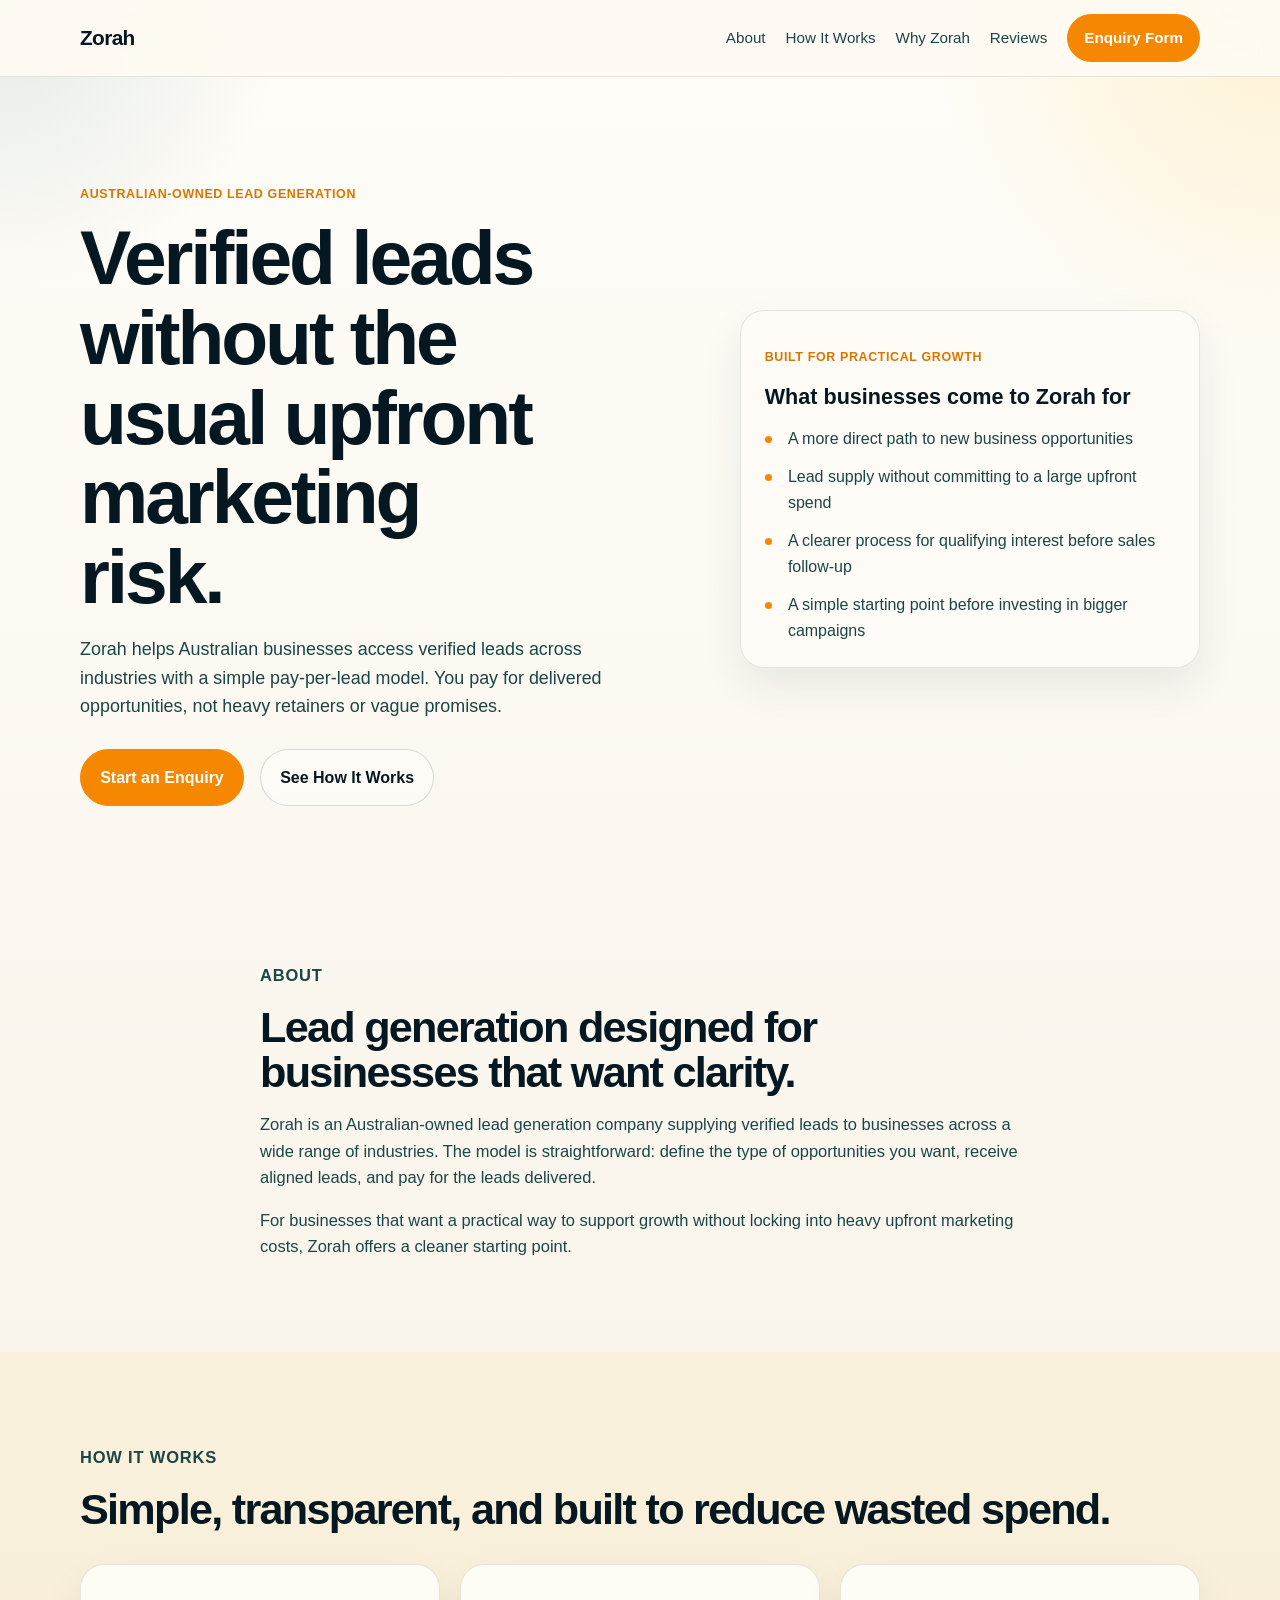
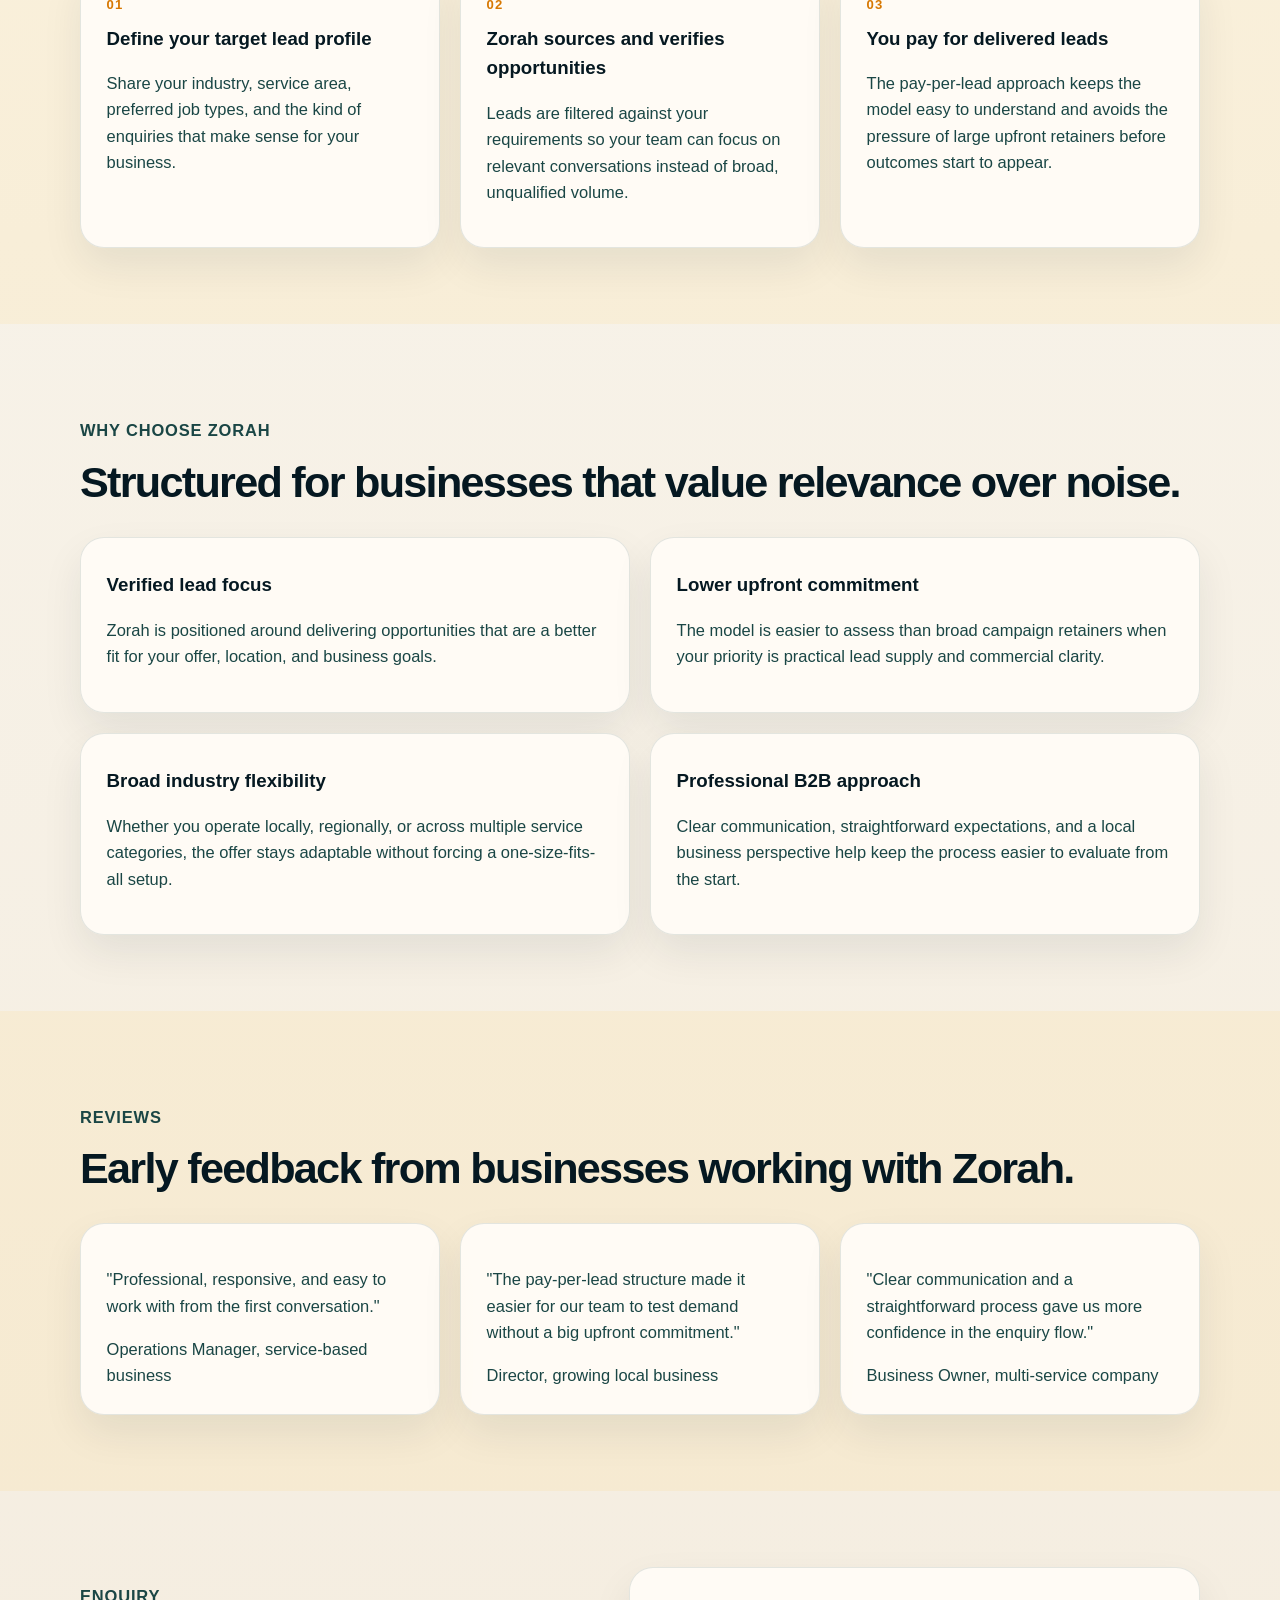
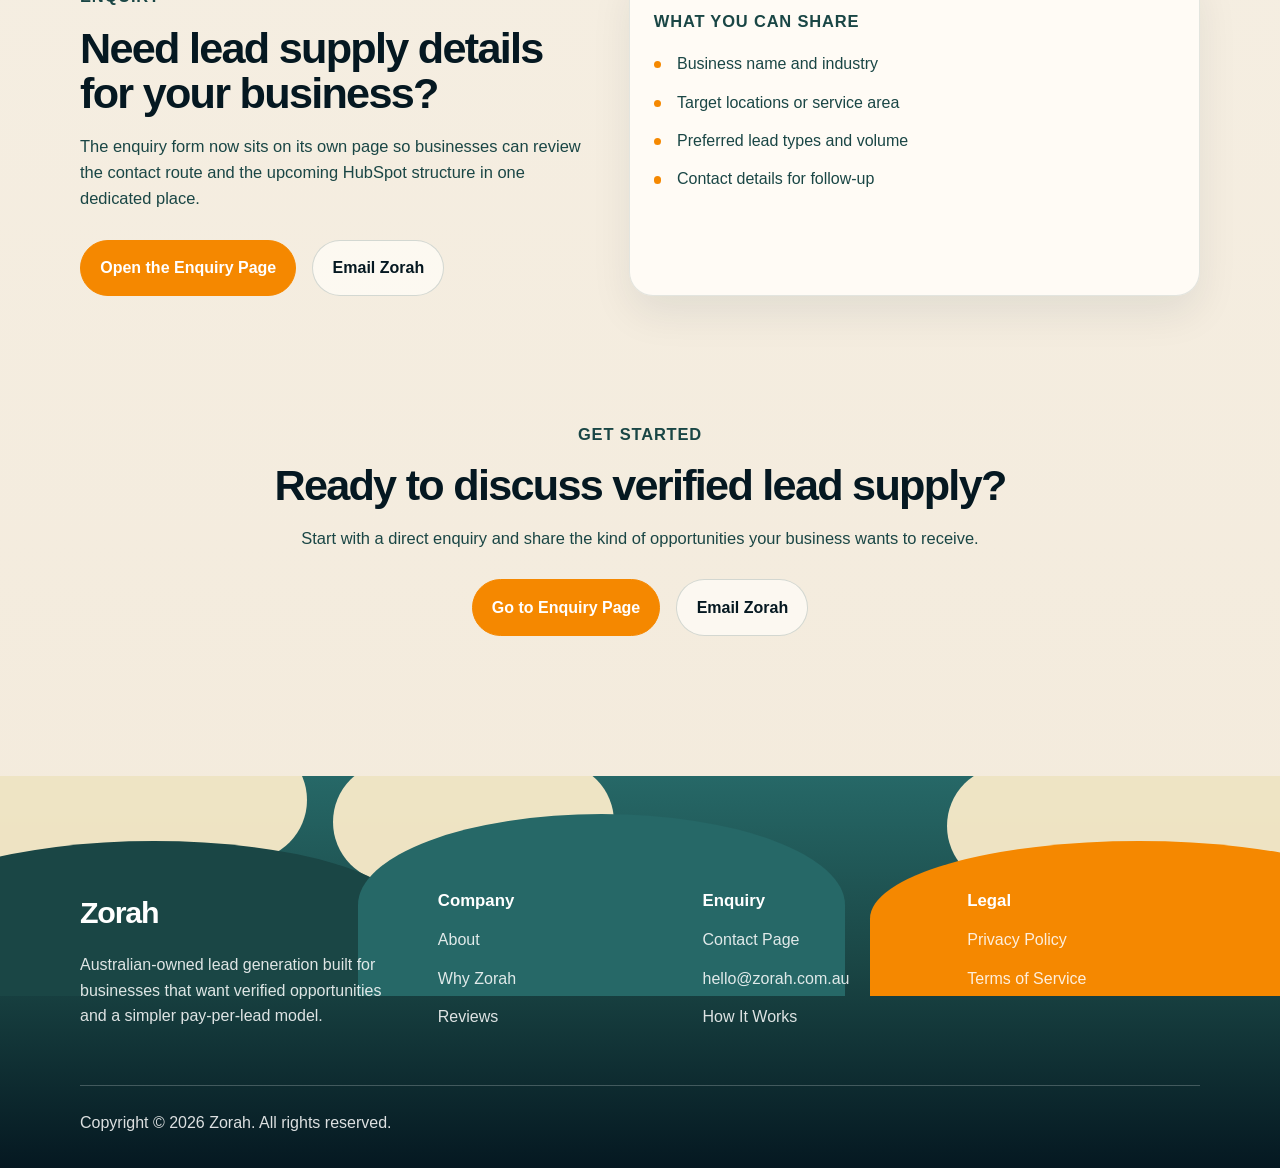
==== index.html @ 4e2c3233 "Clarify nav link to enquiry form" ====
<!DOCTYPE html>
<html lang="en">
<head>
  <meta charset="UTF-8" />
  <meta name="viewport" content="width=device-width, initial-scale=1.0" />
  <title>Zorah | Verified Pay-Per-Lead Growth for Australian Businesses</title>
  <meta
    name="description"
    content="Zorah is an Australian-owned lead generation company supplying verified leads to businesses across industries with a practical pay-per-lead model."
  />
  <link rel="stylesheet" href="style.css" />
</head>
<body>
  <header class="site-header">
    <div class="container header-inner">
      <a href="index.html" class="logo">Zorah</a>
      <button
        class="menu-toggle"
        type="button"
        aria-expanded="false"
        aria-controls="site-nav"
        aria-label="Toggle navigation"
      >
        <span></span>
        <span></span>
        <span></span>
      </button>
      <nav class="nav" id="site-nav">
        <a href="#about">About</a>
        <a href="#how-it-works">How It Works</a>
        <a href="#why-zorah">Why Zorah</a>
        <a href="#testimonials">Reviews</a>
        <a href="contact.html" class="btn btn-sm nav-cta">Enquiry Form</a>
      </nav>
    </div>
  </header>

  <main>
    <section class="hero">
      <div class="container hero-grid">
        <div class="hero-content">
          <p class="eyebrow">Australian-owned lead generation</p>
          <h1>Verified leads without the usual upfront marketing risk.</h1>
          <p class="hero-text">
            Zorah helps Australian businesses access verified leads across industries with a simple
            pay-per-lead model. You pay for delivered opportunities, not heavy retainers or vague
            promises.
          </p>
          <div class="hero-actions">
            <a href="contact.html" class="btn">Start an Enquiry</a>
            <a href="#how-it-works" class="btn btn-secondary">See How It Works</a>
          </div>
        </div>
        <aside class="hero-card">
          <p class="section-label">Built for practical growth</p>
          <h2>What businesses come to Zorah for</h2>
          <ul class="list-check">
            <li>A more direct path to new business opportunities</li>
            <li>Lead supply without committing to a large upfront spend</li>
            <li>A clearer process for qualifying interest before sales follow-up</li>
            <li>A simple starting point before investing in bigger campaigns</li>
          </ul>
        </aside>
      </div>
    </section>

    <section id="about" class="section">
      <div class="container narrow">
        <p class="section-label">About</p>
        <h2>Lead generation designed for businesses that want clarity.</h2>
        <p>
          Zorah is an Australian-owned lead generation company supplying verified leads to
          businesses across a wide range of industries. The model is straightforward: define the
          type of opportunities you want, receive aligned leads, and pay for the leads delivered.
        </p>
        <p>
          For businesses that want a practical way to support growth without locking into heavy
          upfront marketing costs, Zorah offers a cleaner starting point.
        </p>
      </div>
    </section>

    <section id="how-it-works" class="section section-alt">
      <div class="container">
        <p class="section-label">How it works</p>
        <h2>Simple, transparent, and built to reduce wasted spend.</h2>
        <div class="cards three-col">
          <article class="card">
            <span class="step">01</span>
            <h3>Define your target lead profile</h3>
            <p>
              Share your industry, service area, preferred job types, and the kind of enquiries
              that make sense for your business.
            </p>
          </article>
          <article class="card">
            <span class="step">02</span>
            <h3>Zorah sources and verifies opportunities</h3>
            <p>
              Leads are filtered against your requirements so your team can focus on relevant
              conversations instead of broad, unqualified volume.
            </p>
          </article>
          <article class="card">
            <span class="step">03</span>
            <h3>You pay for delivered leads</h3>
            <p>
              The pay-per-lead approach keeps the model easy to understand and avoids the pressure
              of large upfront retainers before outcomes start to appear.
            </p>
          </article>
        </div>
      </div>
    </section>

    <section id="why-zorah" class="section">
      <div class="container">
        <p class="section-label">Why choose Zorah</p>
        <h2>Structured for businesses that value relevance over noise.</h2>
        <div class="cards two-col">
          <article class="card">
            <h3>Verified lead focus</h3>
            <p>
              Zorah is positioned around delivering opportunities that are a better fit for your
              offer, location, and business goals.
            </p>
          </article>
          <article class="card">
            <h3>Lower upfront commitment</h3>
            <p>
              The model is easier to assess than broad campaign retainers when your priority is
              practical lead supply and commercial clarity.
            </p>
          </article>
          <article class="card">
            <h3>Broad industry flexibility</h3>
            <p>
              Whether you operate locally, regionally, or across multiple service categories, the
              offer stays adaptable without forcing a one-size-fits-all setup.
            </p>
          </article>
          <article class="card">
            <h3>Professional B2B approach</h3>
            <p>
              Clear communication, straightforward expectations, and a local business perspective
              help keep the process easier to evaluate from the start.
            </p>
          </article>
        </div>
      </div>
    </section>

    <section id="testimonials" class="section section-alt">
      <div class="container">
        <p class="section-label">Reviews</p>
        <h2>Early feedback from businesses working with Zorah.</h2>
        <div class="cards three-col">
          <article class="card">
            <p class="quote">"Professional, responsive, and easy to work with from the first conversation."</p>
            <p class="author">Operations Manager, service-based business</p>
          </article>
          <article class="card">
            <p class="quote">"The pay-per-lead structure made it easier for our team to test demand without a big upfront commitment."</p>
            <p class="author">Director, growing local business</p>
          </article>
          <article class="card">
            <p class="quote">"Clear communication and a straightforward process gave us more confidence in the enquiry flow."</p>
            <p class="author">Business Owner, multi-service company</p>
          </article>
        </div>
      </div>
    </section>

    <section class="section enquiry-preview">
      <div class="container enquiry-preview-grid">
        <div>
          <p class="section-label">Enquiry</p>
          <h2>Need lead supply details for your business?</h2>
          <p>
            The enquiry form now sits on its own page so businesses can review the contact route
            and the upcoming HubSpot structure in one dedicated place.
          </p>
          <div class="hero-actions">
            <a href="contact.html" class="btn">Open the Enquiry Page</a>
            <a href="mailto:hello@zorah.com.au" class="btn btn-secondary">Email Zorah</a>
          </div>
        </div>
        <div class="preview-card">
          <p class="preview-label">What you can share</p>
          <ul class="list-check">
            <li>Business name and industry</li>
            <li>Target locations or service area</li>
            <li>Preferred lead types and volume</li>
            <li>Contact details for follow-up</li>
          </ul>
        </div>
      </div>
    </section>

    <section class="section final-cta">
      <div class="container narrow center">
        <p class="section-label">Get started</p>
        <h2>Ready to discuss verified lead supply?</h2>
        <p>
          Start with a direct enquiry and share the kind of opportunities your business wants to
          receive.
        </p>
        <div class="hero-actions center-actions">
          <a href="contact.html" class="btn">Go to Enquiry Page</a>
          <a href="mailto:hello@zorah.com.au" class="btn btn-secondary">Email Zorah</a>
        </div>
      </div>
    </section>
  </main>

  <footer class="site-footer site-footer-rich">
    <div class="footer-skyline" aria-hidden="true">
      <span class="footer-cloud footer-cloud-a"></span>
      <span class="footer-cloud footer-cloud-b"></span>
      <span class="footer-cloud footer-cloud-c"></span>
      <span class="footer-hill footer-hill-a"></span>
      <span class="footer-hill footer-hill-b"></span>
      <span class="footer-hill footer-hill-c"></span>
    </div>
    <div class="container footer-shell">
      <div class="footer-brand">
        <strong>Zorah</strong>
        <p>
          Australian-owned lead generation built for businesses that want verified opportunities
          and a simpler pay-per-lead model.
        </p>
      </div>
      <div class="footer-column">
        <h3>Company</h3>
        <a href="#about">About</a>
        <a href="#why-zorah">Why Zorah</a>
        <a href="#testimonials">Reviews</a>
      </div>
      <div class="footer-column">
        <h3>Enquiry</h3>
        <a href="contact.html">Contact Page</a>
        <a href="mailto:hello@zorah.com.au">hello@zorah.com.au</a>
        <a href="#how-it-works">How It Works</a>
      </div>
      <div class="footer-column">
        <h3>Legal</h3>
        <a href="privacy.html">Privacy Policy</a>
        <a href="terms.html">Terms of Service</a>
      </div>
    </div>
    <div class="container footer-bottom">
      <p>Copyright &copy; 2026 Zorah. All rights reserved.</p>
    </div>
  </footer>

  <script>
    const toggle = document.querySelector(".menu-toggle");
    const nav = document.querySelector(".nav");

    if (toggle && nav) {
      toggle.addEventListener("click", () => {
        const isOpen = nav.classList.toggle("is-open");
        toggle.setAttribute("aria-expanded", String(isOpen));
      });

      nav.querySelectorAll("a").forEach((link) => {
        link.addEventListener("click", () => {
          nav.classList.remove("is-open");
          toggle.setAttribute("aria-expanded", "false");
        });
      });
    }
  </script>
</body>
</html>
---- style.css ----
* {
  box-sizing: border-box;
}

:root {
  color-scheme: light;
  --bg: #f7f2e8;
  --bg-soft: #fcf8f1;
  --text: #051821;
  --muted: #1a4645;
  --line: rgba(26, 70, 69, 0.18);
  --primary: #f58800;
  --primary-dark: #d77700;
  --accent: #fbbc24;
  --footer: #1a4645;
  --footer-deep: #051821;
  --footer-mid: #266867;
  --shadow: 0 18px 40px rgba(18, 32, 47, 0.08);
  --radius-lg: 24px;
  --radius-md: 18px;
  --radius-sm: 12px;
}

html {
  scroll-behavior: smooth;
}

body {
  margin: 0;
  font-family: Inter, Arial, sans-serif;
  color: var(--text);
  background:
    radial-gradient(circle at top right, rgba(251, 188, 36, 0.18), transparent 22rem),
    radial-gradient(circle at top left, rgba(38, 104, 103, 0.12), transparent 18rem),
    linear-gradient(180deg, #fffdf8 0%, var(--bg) 42%, #f3eadb 100%);
  line-height: 1.6;
}

img {
  max-width: 100%;
  display: block;
}

a {
  color: inherit;
  text-decoration: none;
}

button,
input,
textarea {
  font: inherit;
}

.container {
  width: min(1120px, calc(100% - 2rem));
  margin: 0 auto;
}

.narrow {
  width: min(760px, 100%);
  margin: 0 auto;
}

.center {
  text-align: center;
}

.site-header {
  position: sticky;
  top: 0;
  z-index: 20;
  background: rgba(255, 251, 244, 0.92);
  backdrop-filter: blur(14px);
  border-bottom: 1px solid rgba(26, 70, 69, 0.12);
}

.header-inner {
  display: flex;
  align-items: center;
  justify-content: space-between;
  min-height: 76px;
  gap: 1rem;
}

.logo {
  font-size: 1.3rem;
  font-weight: 800;
  letter-spacing: -0.03em;
}

.nav {
  display: flex;
  gap: 1.25rem;
  align-items: center;
}

.nav a {
  color: var(--muted);
  font-size: 0.95rem;
  transition: color 0.2s ease;
}

.nav a:hover,
.nav a:focus-visible,
.footer-column a:hover,
.footer-column a:focus-visible,
.contact-link:hover,
.contact-link:focus-visible {
  color: var(--primary-dark);
}

.menu-toggle {
  display: none;
  width: 48px;
  height: 48px;
  border: 1px solid var(--line);
  border-radius: 14px;
  background: rgba(255, 248, 238, 0.9);
  padding: 0;
  cursor: pointer;
}

.menu-toggle span {
  display: block;
  width: 18px;
  height: 2px;
  margin: 4px auto;
  border-radius: 999px;
  background: var(--text);
}

.btn {
  display: inline-flex;
  align-items: center;
  justify-content: center;
  padding: 0.9rem 1.2rem;
  border-radius: 999px;
  background: var(--primary);
  color: #ffffff;
  font-weight: 700;
  border: 1px solid var(--primary);
  transition:
    transform 0.18s ease,
    box-shadow 0.18s ease,
    background 0.18s ease,
    border-color 0.18s ease;
}

.btn:hover,
.btn:focus-visible {
  transform: translateY(-1px);
  box-shadow: 0 14px 24px rgba(245, 136, 0, 0.22);
  background: var(--primary-dark);
  border-color: var(--primary-dark);
}

.btn-secondary {
  background: rgba(255, 252, 247, 0.75);
  color: var(--text);
  border-color: var(--line);
  box-shadow: none;
}

.btn-secondary:hover,
.btn-secondary:focus-visible {
  background: rgba(251, 188, 36, 0.12);
}

.btn-sm {
  padding: 0.7rem 1rem;
}

.nav .nav-cta,
.nav .nav-cta:hover,
.nav .nav-cta:focus-visible {
  color: #ffffff;
}

.hero,
.contact-hero {
  padding: 6rem 0 4rem;
}

.hero-grid,
.contact-grid {
  display: grid;
  grid-template-columns: 1.2fr 0.88fr;
  gap: 2rem;
  align-items: center;
}

.contact-grid {
  align-items: start;
}

.eyebrow,
.section-label,
.contact-label,
.preview-label {
  color: var(--primary-dark);
  font-weight: 800;
  letter-spacing: 0.05em;
  text-transform: uppercase;
  font-size: 0.78rem;
}

.hero h1,
.section h2,
.legal-shell h1,
.contact-copy h1 {
  line-height: 1.04;
  margin: 0.5rem 0 1rem;
  letter-spacing: -0.04em;
}

.hero h1,
.contact-copy h1 {
  font-size: clamp(2.7rem, 6vw, 4.8rem);
  max-width: 11ch;
}

.section h2,
.legal-shell h1 {
  font-size: clamp(1.9rem, 4vw, 2.7rem);
}

.hero-text,
.section p,
.legal-shell p,
.legal-shell li,
.contact-copy p {
  color: var(--muted);
  font-size: 1.03rem;
}

.hero-text,
.contact-copy p {
  max-width: 58ch;
  font-size: 1.12rem;
}

.hero-actions {
  display: flex;
  gap: 1rem;
  flex-wrap: wrap;
  margin-top: 1.75rem;
}

.hero-card,
.card,
.enquiry-form,
.placeholder-note,
.contact-card,
.legal-shell,
.preview-card,
.contact-intro-card {
  background: rgba(255, 251, 246, 0.96);
  border: 1px solid rgba(26, 70, 69, 0.12);
  border-radius: var(--radius-lg);
  box-shadow: var(--shadow);
}

.hero-card,
.card,
.contact-card,
.placeholder-note,
.legal-shell,
.preview-card,
.contact-intro-card {
  padding: 1.5rem;
}

.hero-card h2,
.card h3,
.preview-card h3,
.contact-intro-card h2 {
  margin-top: 0.45rem;
  margin-bottom: 0.7rem;
}

.hero-card h2,
.contact-intro-card h2 {
  font-size: 1.35rem;
}

.list-check {
  padding: 0;
  margin: 0;
  list-style: none;
}

.list-check li {
  position: relative;
  padding-left: 1.45rem;
  color: var(--muted);
}

.list-check li + li {
  margin-top: 0.8rem;
}

.list-check li::before {
  content: "";
  position: absolute;
  left: 0;
  top: 0.62rem;
  width: 0.45rem;
  height: 0.45rem;
  border-radius: 999px;
  background: var(--primary);
}

.section {
  padding: 4.75rem 0;
}

.section-alt {
  background: rgba(251, 188, 36, 0.08);
}

.cards {
  display: grid;
  gap: 1.25rem;
  margin-top: 2rem;
}

.three-col {
  grid-template-columns: repeat(3, 1fr);
}

.two-col {
  grid-template-columns: repeat(2, 1fr);
}

.card {
  padding: 1.6rem;
}

.step {
  display: inline-block;
  font-size: 0.82rem;
  font-weight: 800;
  color: var(--primary-dark);
  letter-spacing: 0.08em;
}

.quote {
  font-size: 1.05rem;
  color: var(--text);
}

.author {
  color: var(--muted);
  margin-bottom: 0;
  font-size: 0.95rem;
}

.enquiry-preview-grid,
.contact-panels {
  display: grid;
  grid-template-columns: 0.95fr 1.05fr;
  gap: 2rem;
  align-items: start;
}

.preview-card {
  min-height: 100%;
}

.contact-panels {
  margin-top: 2.5rem;
}

.contact-intro-card {
  margin-top: 1.5rem;
}

.contact-card {
  display: grid;
  gap: 0.4rem;
}

.contact-link {
  font-size: clamp(1.25rem, 3vw, 1.55rem);
  font-weight: 800;
  letter-spacing: -0.03em;
}

.contact-help {
  margin: 0;
}

.enquiry-panel {
  display: grid;
  gap: 1rem;
}

.placeholder-note p {
  margin-bottom: 0;
}

.enquiry-form {
  padding: 1.5rem;
}

.form-fields {
  border: 0;
  margin: 0;
  padding: 0;
}

.enquiry-form label {
  display: block;
  font-weight: 700;
  margin-bottom: 1rem;
}

.enquiry-form input,
.enquiry-form textarea {
  width: 100%;
  margin-top: 0.45rem;
  padding: 0.9rem 1rem;
  border: 1px solid var(--line);
  border-radius: var(--radius-sm);
  background: rgba(255, 249, 240, 0.92);
  color: var(--text);
}

.form-fields[disabled] {
  opacity: 0.68;
}

.contact-note {
  margin-top: 1rem;
  font-size: 0.95rem;
}

.final-cta {
  padding-top: 2rem;
}

.center-actions {
  justify-content: center;
}

.site-footer {
  position: relative;
  overflow: hidden;
  margin-top: 4rem;
}

.site-footer-rich {
  background: linear-gradient(180deg, var(--footer-mid) 0%, var(--footer) 48%, var(--footer-deep) 100%);
  color: #ffffff;
  padding-top: 7rem;
}

.footer-skyline {
  position: absolute;
  inset: 0 0 auto;
  height: 220px;
  pointer-events: none;
}

.footer-cloud,
.footer-hill {
  position: absolute;
  display: block;
}

.footer-cloud {
  top: -36px;
  height: 120px;
  background: rgba(255, 239, 204, 0.92);
  border-radius: 999px;
}

.footer-cloud-a {
  left: -6%;
  width: 30%;
}

.footer-cloud-b {
  left: 26%;
  width: 22%;
  top: -14px;
}

.footer-cloud-c {
  right: -4%;
  width: 30%;
  top: -10px;
}

.footer-hill {
  bottom: 0;
  height: 155px;
  border-radius: 55% 55% 0 0;
}

.footer-hill-a {
  left: -8%;
  width: 40%;
  background: #1a4645;
}

.footer-hill-b {
  left: 28%;
  width: 38%;
  height: 182px;
  background: #266867;
}

.footer-hill-c {
  right: -10%;
  width: 42%;
  background: #f58800;
}

.footer-shell,
.footer-bottom {
  position: relative;
  z-index: 1;
}

.footer-shell {
  display: grid;
  grid-template-columns: 1.4fr 1fr 1fr 1fr;
  gap: 2rem;
  padding-bottom: 2.5rem;
}

.footer-brand strong {
  display: block;
  font-size: 1.9rem;
  letter-spacing: -0.04em;
  margin-bottom: 0.85rem;
}

.footer-brand p,
.footer-column a,
.footer-bottom p {
  color: rgba(255, 255, 255, 0.86);
}

.footer-column {
  display: grid;
  gap: 0.8rem;
  align-content: start;
}

.footer-column h3 {
  margin: 0;
  font-size: 1.05rem;
}

.footer-column a {
  transition: opacity 0.18s ease;
}

.footer-column a:hover,
.footer-column a:focus-visible {
  opacity: 1;
  color: #fbbc24;
}

.footer-bottom {
  border-top: 1px solid rgba(255, 255, 255, 0.22);
  padding: 1.5rem 0 2rem;
}

.footer-bottom p {
  margin: 0;
}

.legal-page {
  min-height: 100vh;
}

.legal-main {
  padding: 4.5rem 0 0;
}

.legal-shell {
  width: min(820px, calc(100% - 2rem));
  margin: 0 auto;
}

.legal-meta {
  margin-top: -0.25rem;
  margin-bottom: 1.75rem;
  font-size: 0.95rem;
}

.legal-shell section + section {
  margin-top: 1.8rem;
}

.legal-shell ul {
  margin: 0.75rem 0 0;
  padding-left: 1.25rem;
  color: var(--muted);
}

.legal-back {
  display: inline-flex;
  align-items: center;
  gap: 0.45rem;
  color: var(--primary);
  font-weight: 700;
  margin-bottom: 1.5rem;
}

@media (max-width: 980px) {
  .hero-grid,
  .contact-grid,
  .three-col,
  .two-col,
  .enquiry-preview-grid,
  .contact-panels,
  .footer-shell {
    grid-template-columns: 1fr;
  }

  .footer-shell {
    gap: 1.5rem;
  }

  .footer-cloud-a,
  .footer-cloud-b,
  .footer-cloud-c {
    width: 45%;
  }
}

@media (max-width: 900px) {
  .hero,
  .contact-hero {
    padding-top: 4.5rem;
  }

  .header-inner {
    position: relative;
  }

  .menu-toggle {
    display: inline-block;
  }

  .nav {
    position: absolute;
    top: calc(100% + 0.75rem);
    right: 0;
    left: 0;
    display: none;
    flex-direction: column;
    align-items: stretch;
    gap: 0.4rem;
    padding: 0.8rem;
    border: 1px solid rgba(215, 221, 229, 0.95);
    border-radius: var(--radius-md);
    background: rgba(255, 255, 255, 0.98);
    box-shadow: var(--shadow);
  }

  .nav.is-open {
    display: flex;
  }

  .nav a {
    padding: 0.8rem 0.95rem;
    border-radius: var(--radius-sm);
  }

  .nav a.btn {
    justify-content: center;
  }

  .hero h1,
  .contact-copy h1 {
    max-width: 12ch;
  }

  .section,
  .legal-main {
    padding: 4rem 0 0;
  }
}

@media (max-width: 640px) {
  .container,
  .legal-shell {
    width: min(100% - 1.25rem, 100%);
  }

  .hero,
  .contact-hero {
    padding-top: 4rem;
  }

  .hero-actions {
    gap: 0.75rem;
  }

  .hero-actions .btn,
  .center-actions .btn {
    width: 100%;
  }

  .hero-card,
  .card,
  .contact-card,
  .placeholder-note,
  .enquiry-form,
  .legal-shell,
  .preview-card,
  .contact-intro-card {
    border-radius: 20px;
  }

  .site-footer-rich {
    padding-top: 6rem;
  }

  .footer-skyline {
    height: 170px;
  }
}
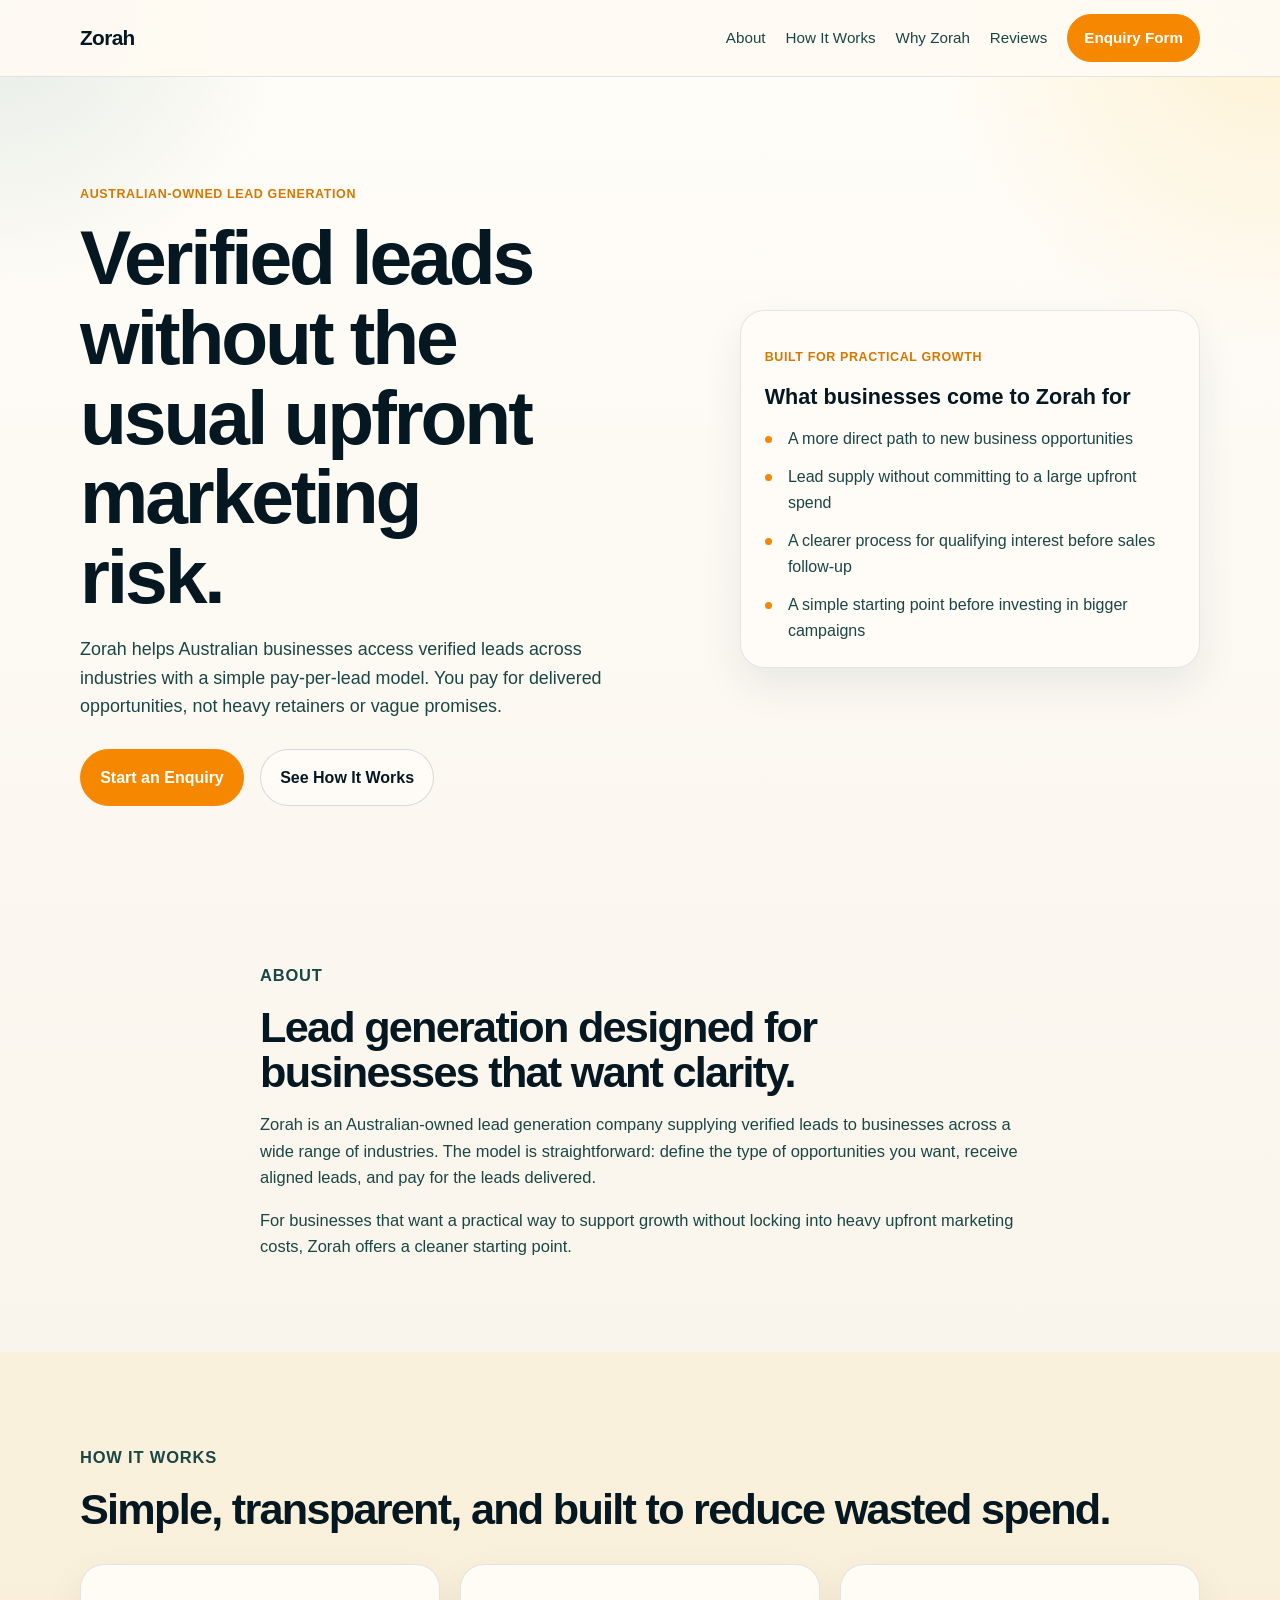
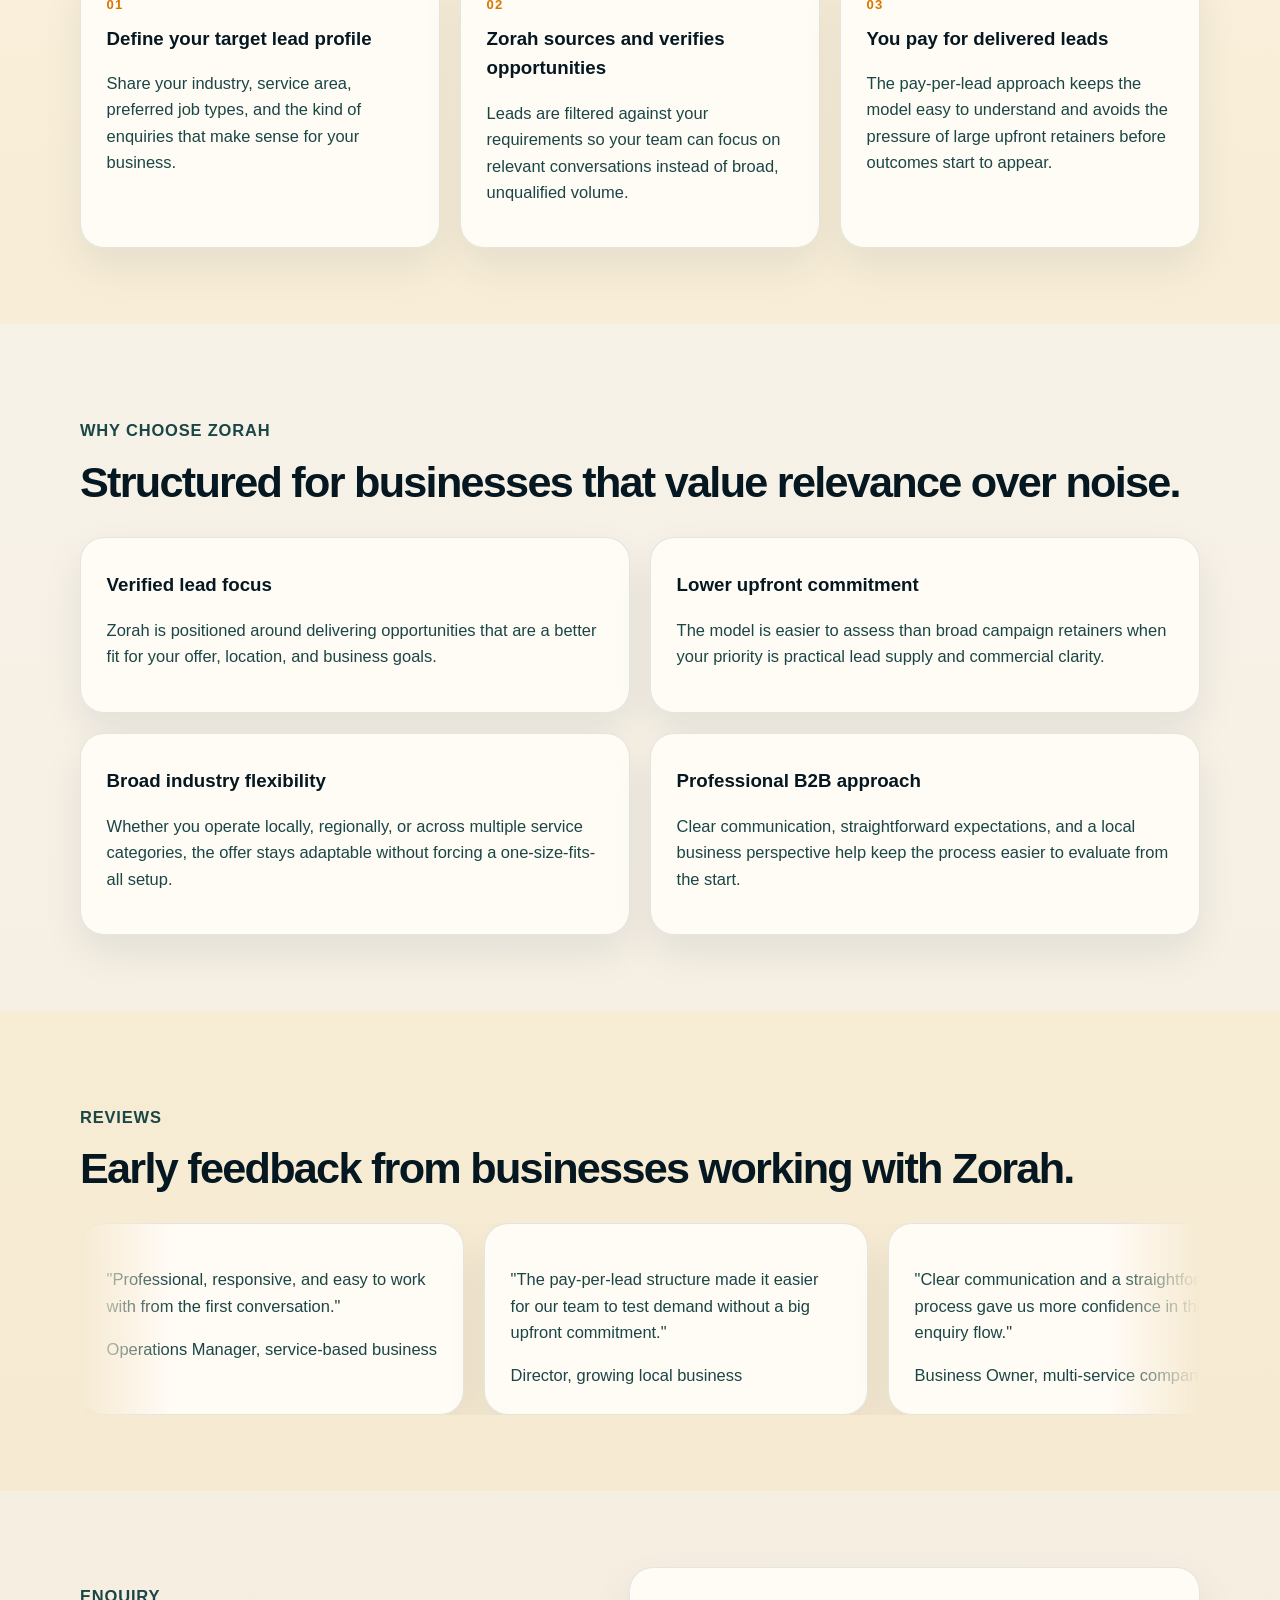
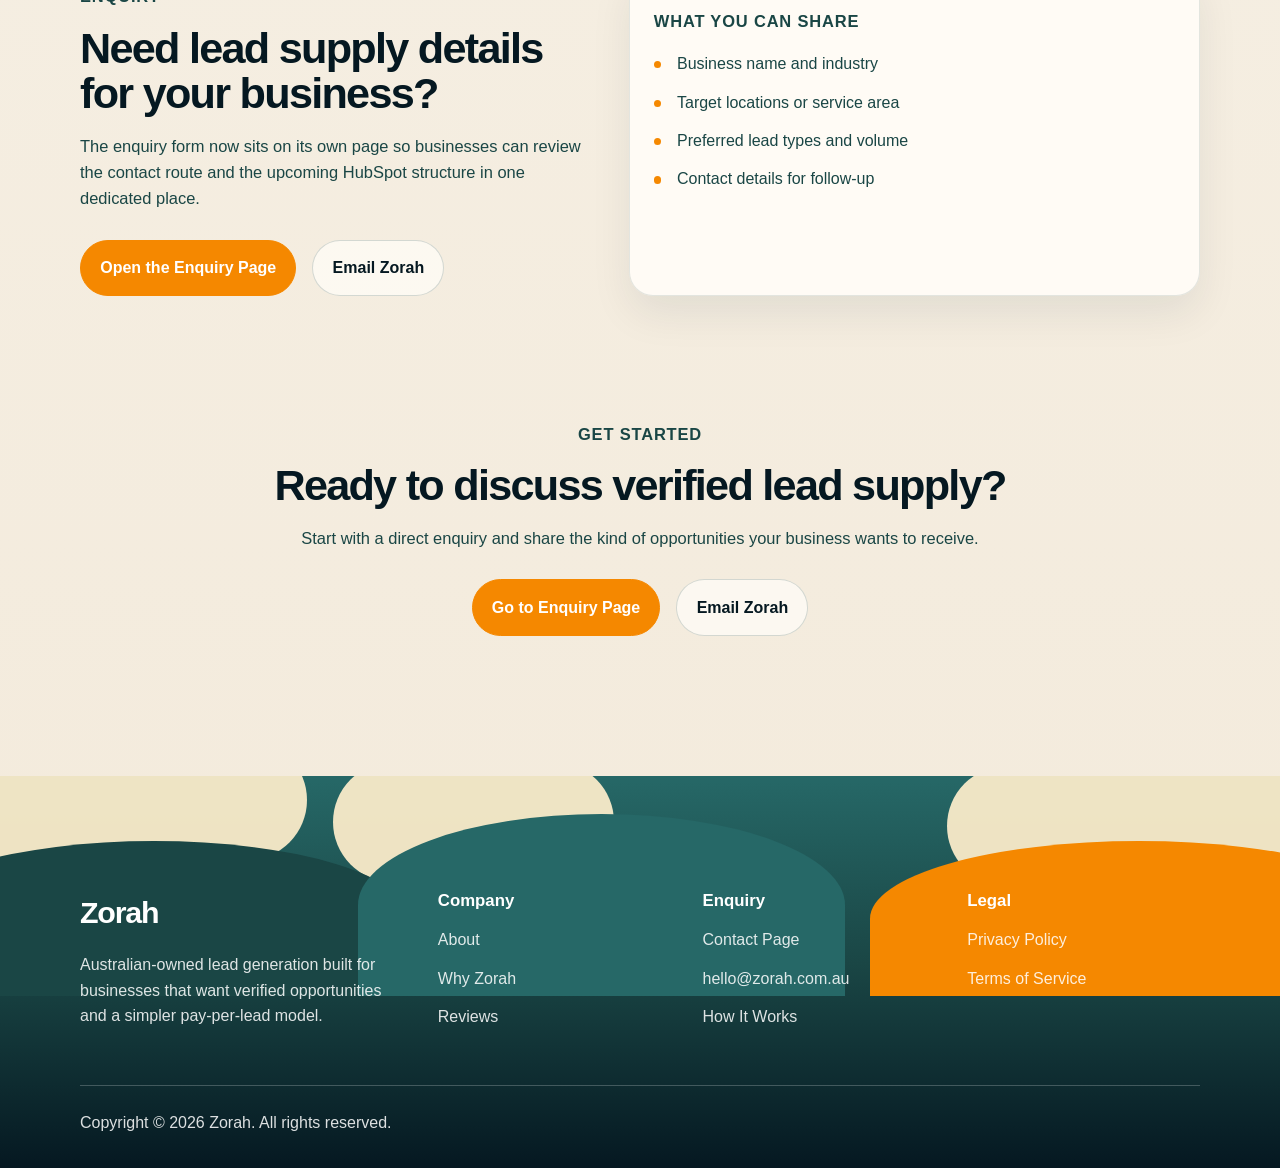
==== commit 2f419d2e: "Add looping reviews and ambient motion" ====
--- a/index.html
+++ b/index.html
@@ -154,19 +154,33 @@
       <div class="container">
         <p class="section-label">Reviews</p>
         <h2>Early feedback from businesses working with Zorah.</h2>
-        <div class="cards three-col">
-          <article class="card">
-            <p class="quote">"Professional, responsive, and easy to work with from the first conversation."</p>
-            <p class="author">Operations Manager, service-based business</p>
-          </article>
-          <article class="card">
-            <p class="quote">"The pay-per-lead structure made it easier for our team to test demand without a big upfront commitment."</p>
-            <p class="author">Director, growing local business</p>
-          </article>
-          <article class="card">
-            <p class="quote">"Clear communication and a straightforward process gave us more confidence in the enquiry flow."</p>
-            <p class="author">Business Owner, multi-service company</p>
-          </article>
+        <div class="marquee-shell">
+          <div class="marquee-track">
+            <article class="card marquee-card">
+              <p class="quote">"Professional, responsive, and easy to work with from the first conversation."</p>
+              <p class="author">Operations Manager, service-based business</p>
+            </article>
+            <article class="card marquee-card">
+              <p class="quote">"The pay-per-lead structure made it easier for our team to test demand without a big upfront commitment."</p>
+              <p class="author">Director, growing local business</p>
+            </article>
+            <article class="card marquee-card">
+              <p class="quote">"Clear communication and a straightforward process gave us more confidence in the enquiry flow."</p>
+              <p class="author">Business Owner, multi-service company</p>
+            </article>
+            <article class="card marquee-card" aria-hidden="true">
+              <p class="quote">"Professional, responsive, and easy to work with from the first conversation."</p>
+              <p class="author">Operations Manager, service-based business</p>
+            </article>
+            <article class="card marquee-card" aria-hidden="true">
+              <p class="quote">"The pay-per-lead structure made it easier for our team to test demand without a big upfront commitment."</p>
+              <p class="author">Director, growing local business</p>
+            </article>
+            <article class="card marquee-card" aria-hidden="true">
+              <p class="quote">"Clear communication and a straightforward process gave us more confidence in the enquiry flow."</p>
+              <p class="author">Business Owner, multi-service company</p>
+            </article>
+          </div>
         </div>
       </div>
     </section>
--- a/style.css
+++ b/style.css
@@ -247,6 +247,31 @@
   margin-top: 1.75rem;
 }
 
+.hero-content,
+.contact-copy,
+.hero-card,
+.contact-grid .hero-card,
+.preview-card,
+.contact-intro-card,
+.placeholder-note,
+.contact-card {
+  animation: fadeUp 0.8s ease both;
+}
+
+.hero-card,
+.contact-grid .hero-card {
+  animation:
+    fadeUp 0.8s ease both,
+    gentleFloat 8s ease-in-out 1s infinite;
+}
+
+.preview-card,
+.contact-intro-card {
+  animation:
+    fadeUp 0.95s ease both,
+    gentleFloat 10s ease-in-out 1.4s infinite;
+}
+
 .hero-card,
 .card,
 .enquiry-form,
@@ -335,6 +360,17 @@
 
 .card {
   padding: 1.6rem;
+  transition:
+    transform 0.24s ease,
+    box-shadow 0.24s ease,
+    border-color 0.24s ease;
+}
+
+.cards .card:hover,
+.cards .card:focus-within {
+  transform: translateY(-6px);
+  box-shadow: 0 22px 44px rgba(5, 24, 33, 0.12);
+  border-color: rgba(245, 136, 0, 0.22);
 }
 
 .step {
@@ -354,6 +390,24 @@
   color: var(--muted);
   margin-bottom: 0;
   font-size: 0.95rem;
+}
+
+.marquee-shell {
+  overflow: hidden;
+  margin-top: 2rem;
+  mask-image: linear-gradient(90deg, transparent, #000 8%, #000 92%, transparent);
+}
+
+.marquee-track {
+  display: flex;
+  gap: 1.25rem;
+  width: max-content;
+  animation: reviewLoop 28s linear infinite;
+}
+
+.marquee-card {
+  width: min(24rem, 78vw);
+  flex: 0 0 auto;
 }
 
 .enquiry-preview-grid,
@@ -497,12 +551,14 @@
   bottom: 0;
   height: 155px;
   border-radius: 55% 55% 0 0;
+  transform-origin: center bottom;
 }
 
 .footer-hill-a {
   left: -8%;
   width: 40%;
   background: #1a4645;
+  animation: hillPulseLeft 7.4s ease-in-out infinite;
 }
 
 .footer-hill-b {
@@ -510,12 +566,14 @@
   width: 38%;
   height: 182px;
   background: #266867;
+  animation: hillPulseMid 6.2s ease-in-out 1.1s infinite;
 }
 
 .footer-hill-c {
   right: -10%;
   width: 42%;
   background: #f58800;
+  animation: hillPulseRight 8.1s ease-in-out 0.45s infinite;
 }
 
 .footer-shell,
@@ -610,6 +668,94 @@
   color: var(--primary);
   font-weight: 700;
   margin-bottom: 1.5rem;
+}
+
+@keyframes fadeUp {
+  from {
+    opacity: 0;
+    transform: translateY(24px);
+  }
+
+  to {
+    opacity: 1;
+    transform: translateY(0);
+  }
+}
+
+@keyframes gentleFloat {
+  0%,
+  100% {
+    transform: translateY(0);
+  }
+
+  50% {
+    transform: translateY(-10px);
+  }
+}
+
+@keyframes reviewLoop {
+  from {
+    transform: translateX(0);
+  }
+
+  to {
+    transform: translateX(calc(-50% - 0.625rem));
+  }
+}
+
+@keyframes hillPulseLeft {
+  0%,
+  100% {
+    transform: translateY(0) scaleY(1);
+  }
+
+  45% {
+    transform: translateY(-18px) scaleY(1.08);
+  }
+
+  70% {
+    transform: translateY(8px) scaleY(0.94);
+  }
+}
+
+@keyframes hillPulseMid {
+  0%,
+  100% {
+    transform: translateY(6px) scaleY(0.96);
+  }
+
+  35% {
+    transform: translateY(-24px) scaleY(1.12);
+  }
+
+  68% {
+    transform: translateY(4px) scaleY(0.98);
+  }
+}
+
+@keyframes hillPulseRight {
+  0%,
+  100% {
+    transform: translateY(4px) scaleY(0.97);
+  }
+
+  40% {
+    transform: translateY(-20px) scaleY(1.1);
+  }
+
+  72% {
+    transform: translateY(10px) scaleY(0.92);
+  }
+}
+
+@media (prefers-reduced-motion: reduce) {
+  *,
+  *::before,
+  *::after {
+    animation: none !important;
+    transition: none !important;
+    scroll-behavior: auto !important;
+  }
 }
 
 @media (max-width: 980px) {
@@ -631,6 +777,10 @@
   .footer-cloud-b,
   .footer-cloud-c {
     width: 45%;
+  }
+
+  .marquee-card {
+    width: min(22rem, 84vw);
   }
 }
 
@@ -726,4 +876,8 @@
   .footer-skyline {
     height: 170px;
   }
-}
+
+  .marquee-shell {
+    mask-image: none;
+  }
+}
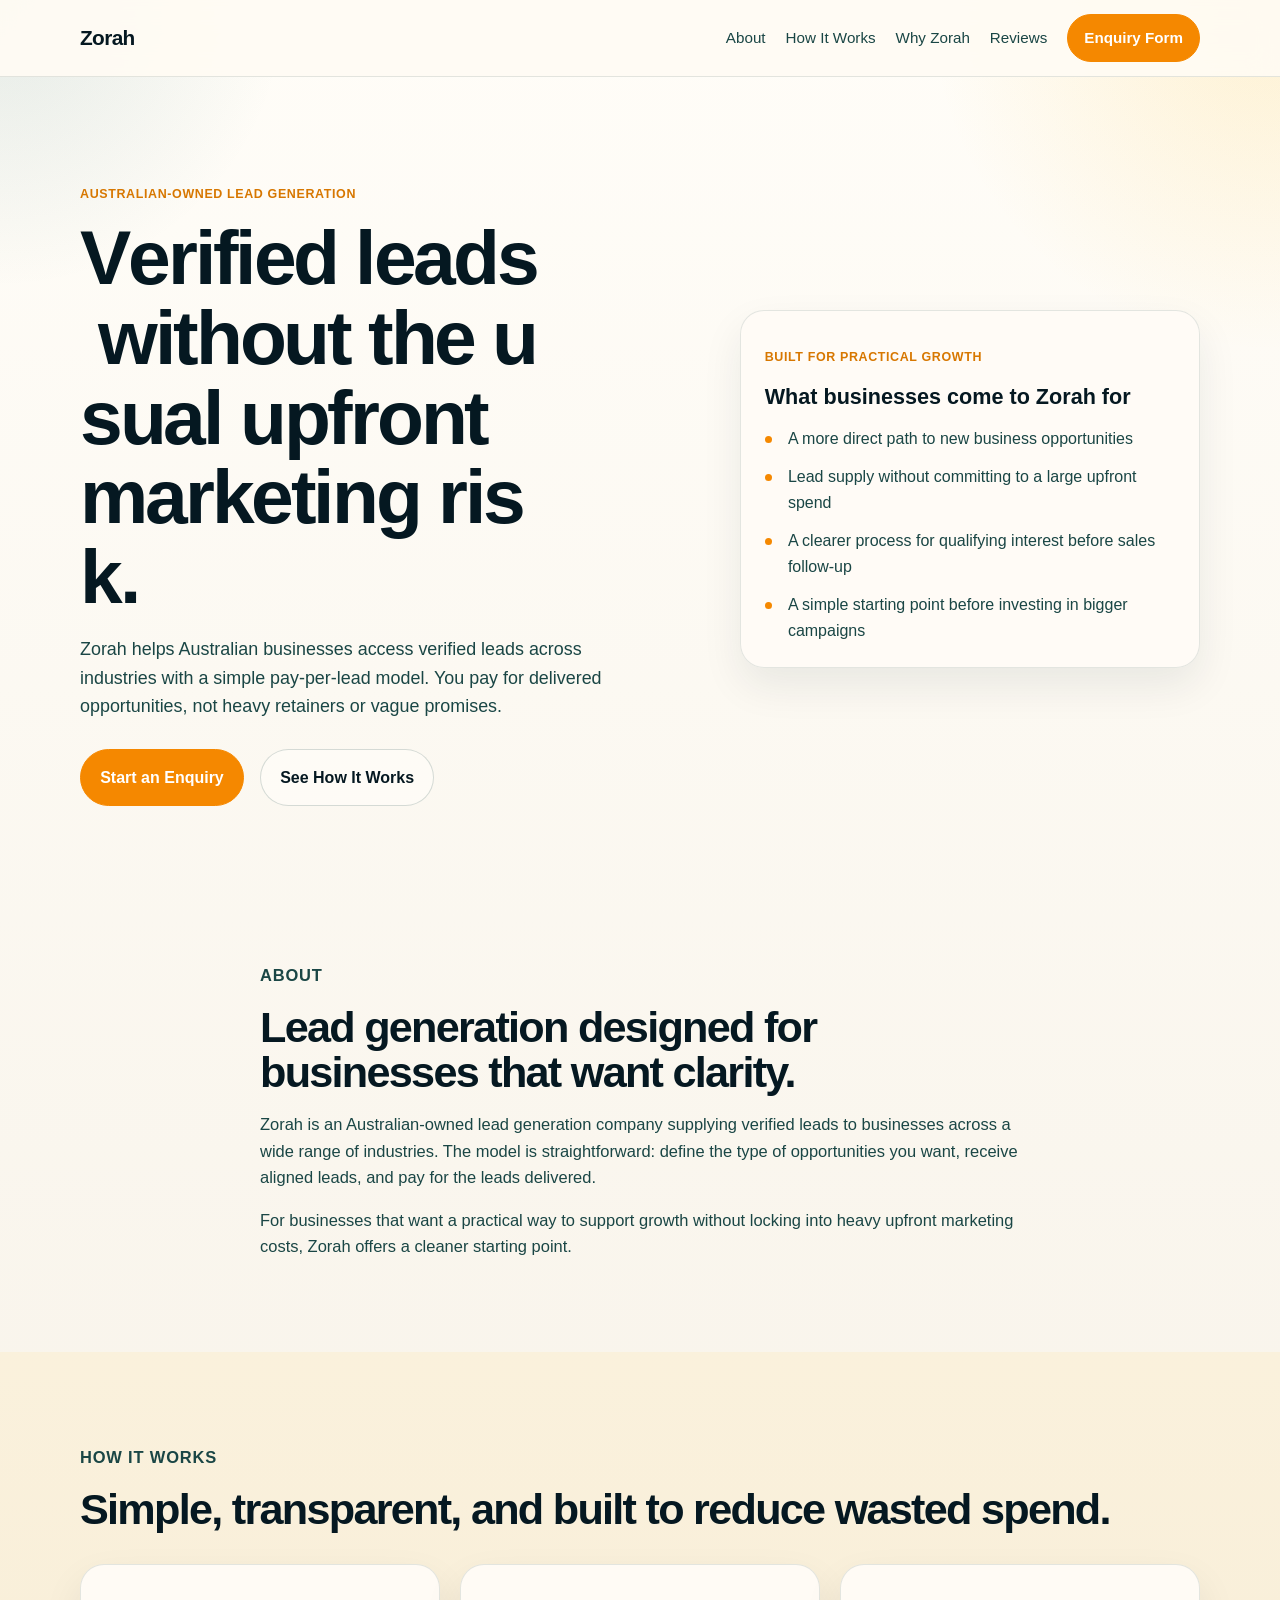
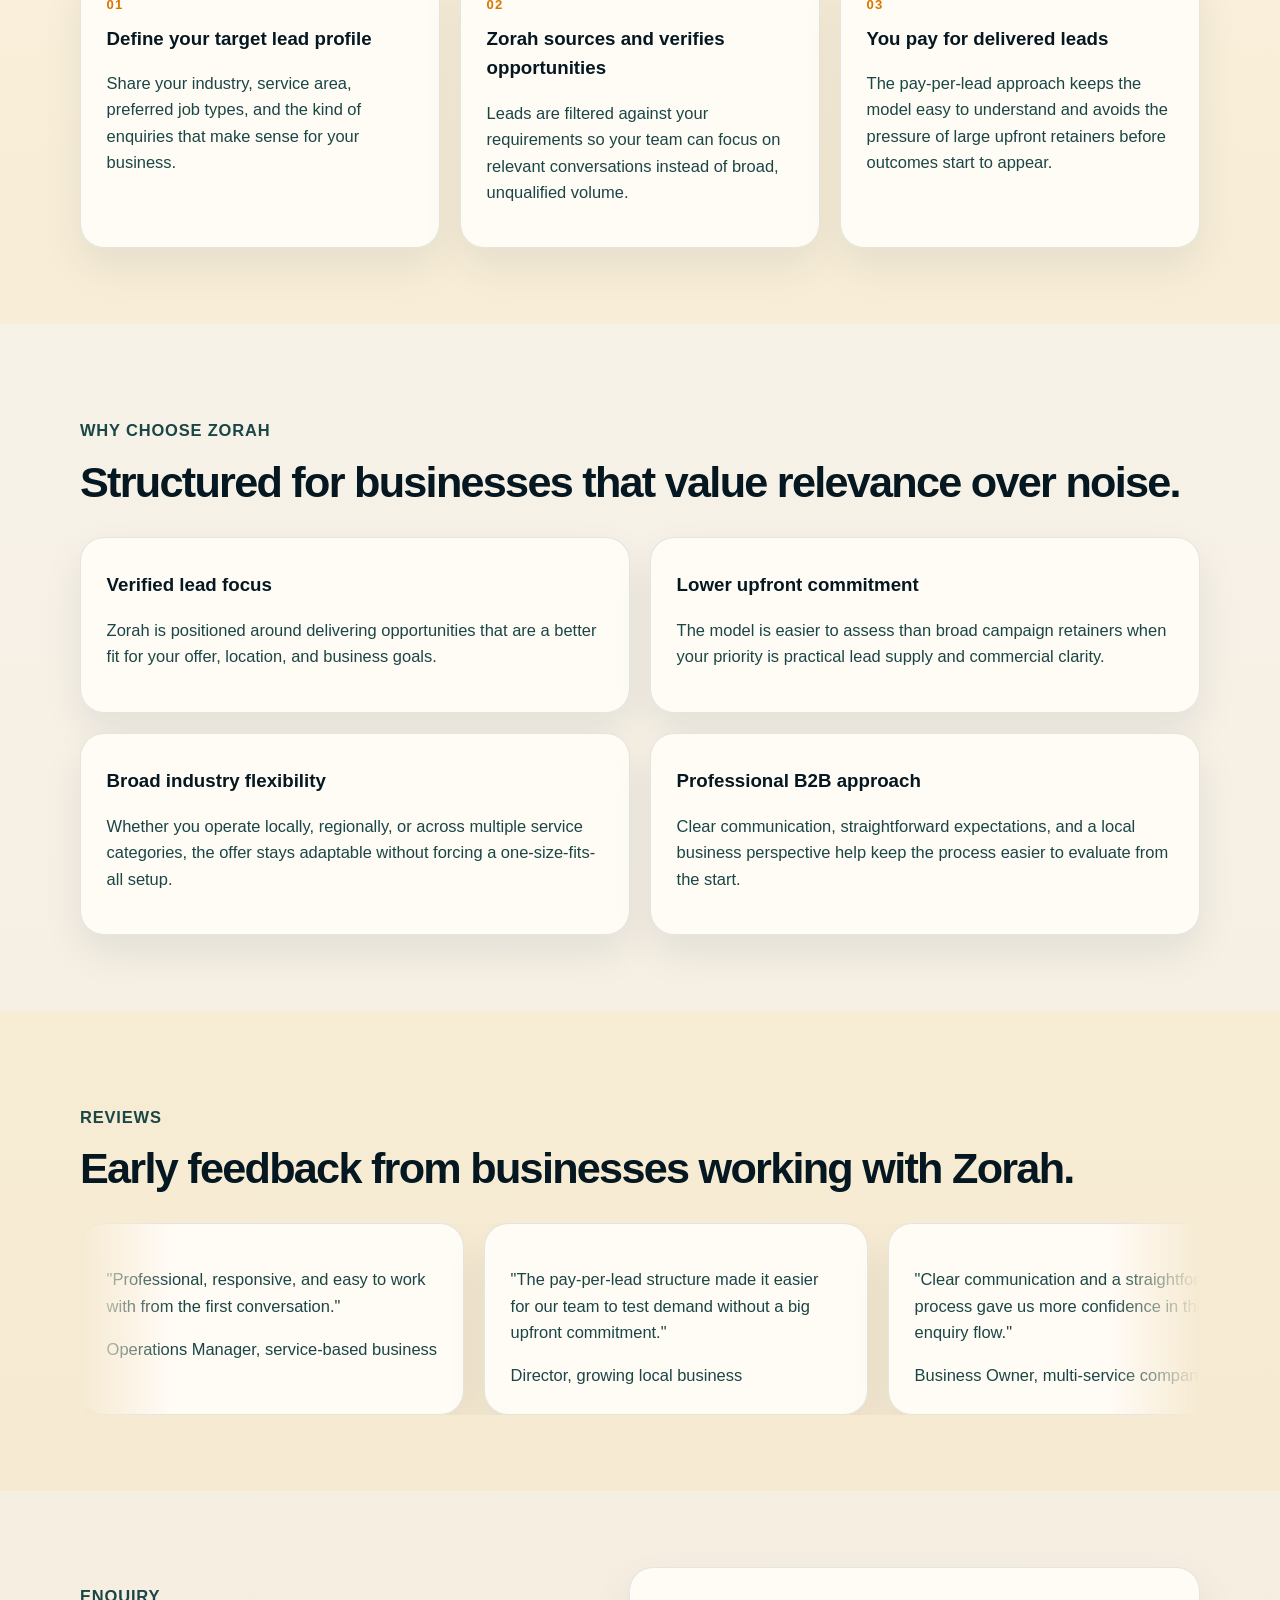
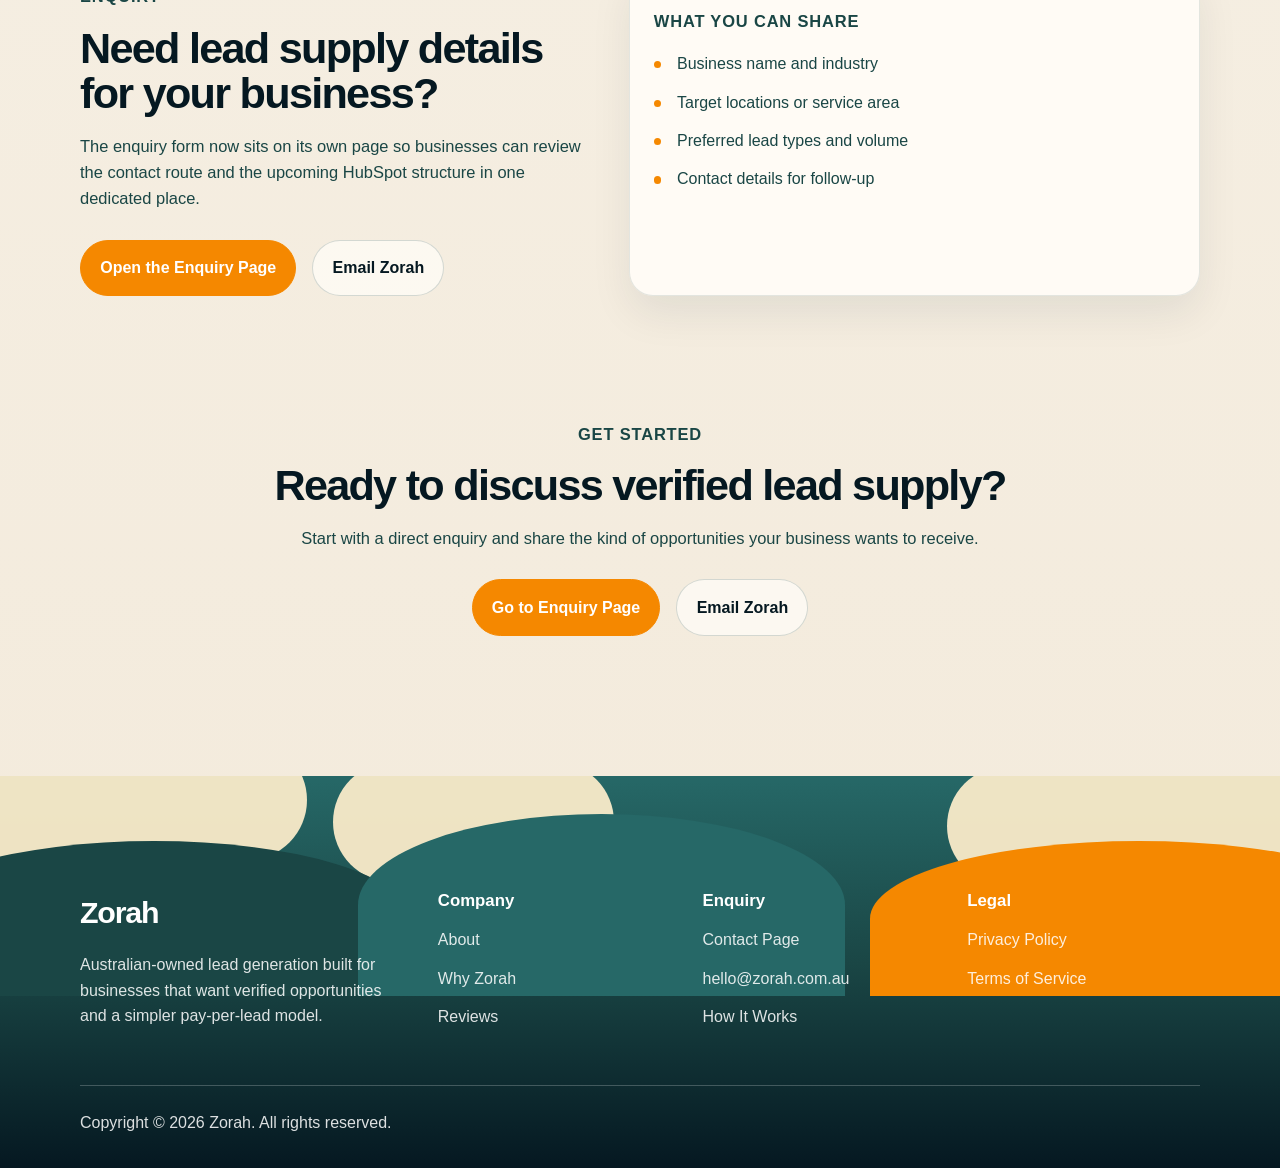
==== commit 44eb3711: "Refine footer stretch animation and add interactive motion" ====
--- a/index.html
+++ b/index.html
@@ -40,7 +40,7 @@
       <div class="container hero-grid">
         <div class="hero-content">
           <p class="eyebrow">Australian-owned lead generation</p>
-          <h1>Verified leads without the usual upfront marketing risk.</h1>
+          <h1 class="wiggle-text">Verified leads without the usual upfront marketing risk.</h1>
           <p class="hero-text">
             Zorah helps Australian businesses access verified leads across industries with a simple
             pay-per-lead model. You pay for delivered opportunities, not heavy retainers or vague
@@ -268,6 +268,30 @@
   </footer>
 
   <script>
+    const prepareWiggleText = () => {
+      document.querySelectorAll(".wiggle-text").forEach((heading) => {
+        if (heading.dataset.wiggleReady === "true") {
+          return;
+        }
+
+        const text = heading.textContent || "";
+        heading.dataset.wiggleReady = "true";
+        heading.setAttribute("aria-label", text);
+        heading.textContent = "";
+
+        Array.from(text).forEach((character, index) => {
+          const span = document.createElement("span");
+          span.className = "wiggle-char";
+          span.style.setProperty("--wiggle-delay", `${index * 0.022}s`);
+          span.setAttribute("aria-hidden", "true");
+          span.textContent = character === " " ? "\u00A0" : character;
+          heading.appendChild(span);
+        });
+      });
+    };
+
+    prepareWiggleText();
+
     const toggle = document.querySelector(".menu-toggle");
     const nav = document.querySelector(".nav");
 
--- a/style.css
+++ b/style.css
@@ -87,6 +87,13 @@
   font-size: 1.3rem;
   font-weight: 800;
   letter-spacing: -0.03em;
+  transition: transform 0.28s ease, color 0.28s ease;
+}
+
+.logo:hover,
+.logo:focus-visible {
+  transform: rotate(-2deg) scale(1.03);
+  color: var(--primary-dark);
 }
 
 .nav {
@@ -99,6 +106,28 @@
   color: var(--muted);
   font-size: 0.95rem;
   transition: color 0.2s ease;
+}
+
+.nav a:not(.btn) {
+  position: relative;
+}
+
+.nav a:not(.btn)::after {
+  content: "";
+  position: absolute;
+  left: 0;
+  right: 0;
+  bottom: -0.2rem;
+  height: 2px;
+  background: var(--primary);
+  transform: scaleX(0);
+  transform-origin: left center;
+  transition: transform 0.28s ease;
+}
+
+.nav a:not(.btn):hover::after,
+.nav a:not(.btn):focus-visible::after {
+  transform: scaleX(1);
 }
 
 .nav a:hover,
@@ -177,6 +206,16 @@
   color: #ffffff;
 }
 
+.hero-actions .btn:not(.btn-secondary),
+.nav .nav-cta {
+  animation: buttonBreathe 4.8s ease-in-out infinite;
+}
+
+.hero-actions .btn:not(.btn-secondary):nth-child(2),
+.center-actions .btn:not(.btn-secondary) {
+  animation-delay: 0.8s;
+}
+
 .hero,
 .contact-hero {
   padding: 6rem 0 4rem;
@@ -218,6 +257,16 @@
 .contact-copy h1 {
   font-size: clamp(2.7rem, 6vw, 4.8rem);
   max-width: 11ch;
+}
+
+.wiggle-text .wiggle-char {
+  display: inline-block;
+  will-change: transform;
+}
+
+.wiggle-text:hover .wiggle-char,
+.wiggle-text:focus-visible .wiggle-char {
+  animation: charWobble 0.9s ease-out var(--wiggle-delay) 1;
 }
 
 .section h2,
@@ -410,6 +459,10 @@
   flex: 0 0 auto;
 }
 
+.marquee-track:hover {
+  animation-play-state: paused;
+}
+
 .enquiry-preview-grid,
 .contact-panels {
   display: grid;
@@ -693,6 +746,45 @@
   }
 }
 
+@keyframes buttonBreathe {
+  0%,
+  100% {
+    transform: translateY(0) scale(1);
+    box-shadow: 0 0 0 rgba(245, 136, 0, 0);
+  }
+
+  50% {
+    transform: translateY(-2px) scale(1.02);
+    box-shadow: 0 16px 28px rgba(245, 136, 0, 0.18);
+  }
+}
+
+@keyframes charWobble {
+  0% {
+    transform: translate3d(0, 0, 0) rotate(0deg);
+  }
+
+  18% {
+    transform: translate3d(-1px, -2px, 0) rotate(-7deg);
+  }
+
+  36% {
+    transform: translate3d(2px, 1px, 0) rotate(7deg);
+  }
+
+  54% {
+    transform: translate3d(-1px, 0, 0) rotate(-5deg);
+  }
+
+  72% {
+    transform: translate3d(1px, -1px, 0) rotate(3deg);
+  }
+
+  100% {
+    transform: translate3d(0, 0, 0) rotate(0deg);
+  }
+}
+
 @keyframes reviewLoop {
   from {
     transform: translateX(0);
@@ -706,45 +798,45 @@
 @keyframes hillPulseLeft {
   0%,
   100% {
-    transform: translateY(0) scaleY(1);
+    transform: scaleY(1);
   }
 
   45% {
-    transform: translateY(-18px) scaleY(1.08);
+    transform: scaleY(1.14);
   }
 
   70% {
-    transform: translateY(8px) scaleY(0.94);
+    transform: scaleY(0.92);
   }
 }
 
 @keyframes hillPulseMid {
   0%,
   100% {
-    transform: translateY(6px) scaleY(0.96);
+    transform: scaleY(0.96);
   }
 
   35% {
-    transform: translateY(-24px) scaleY(1.12);
+    transform: scaleY(1.18);
   }
 
   68% {
-    transform: translateY(4px) scaleY(0.98);
+    transform: scaleY(0.94);
   }
 }
 
 @keyframes hillPulseRight {
   0%,
   100% {
-    transform: translateY(4px) scaleY(0.97);
+    transform: scaleY(0.97);
   }
 
   40% {
-    transform: translateY(-20px) scaleY(1.1);
+    transform: scaleY(1.16);
   }
 
   72% {
-    transform: translateY(10px) scaleY(0.92);
+    transform: scaleY(0.9);
   }
 }
 
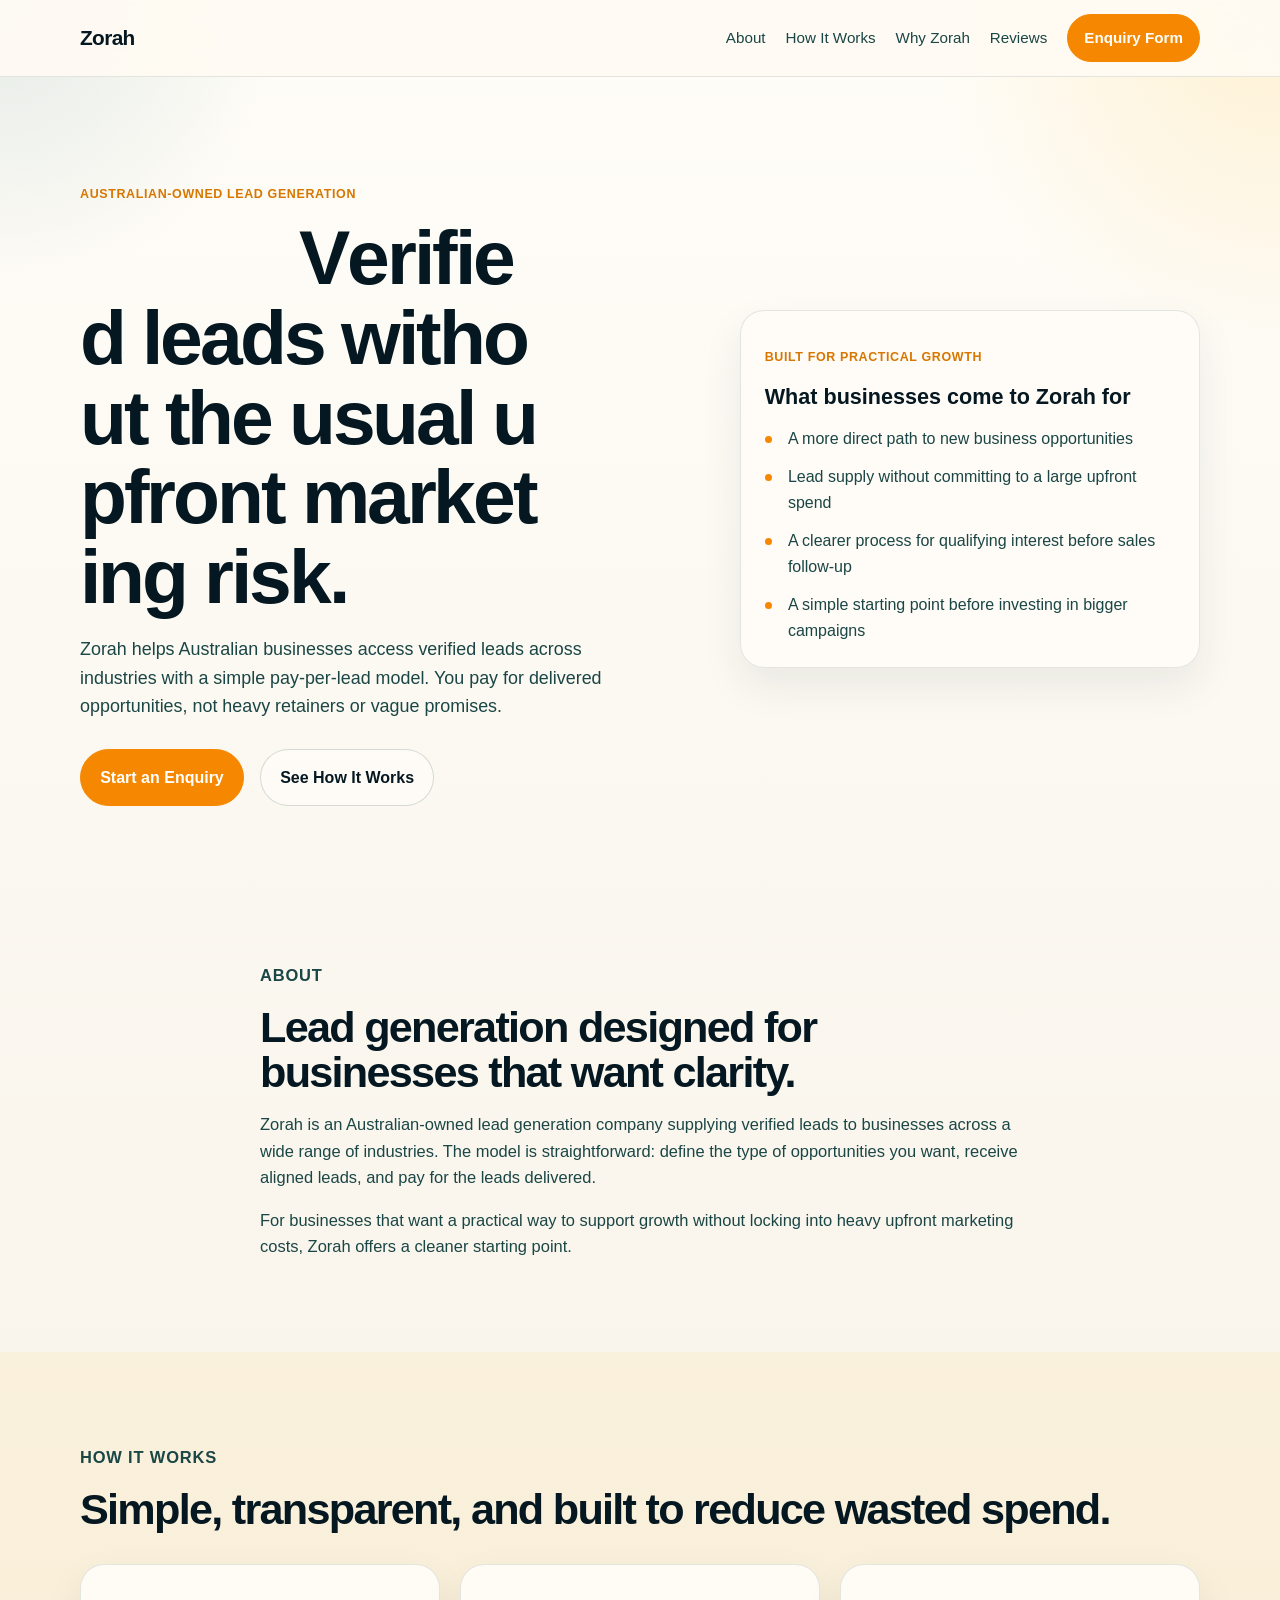
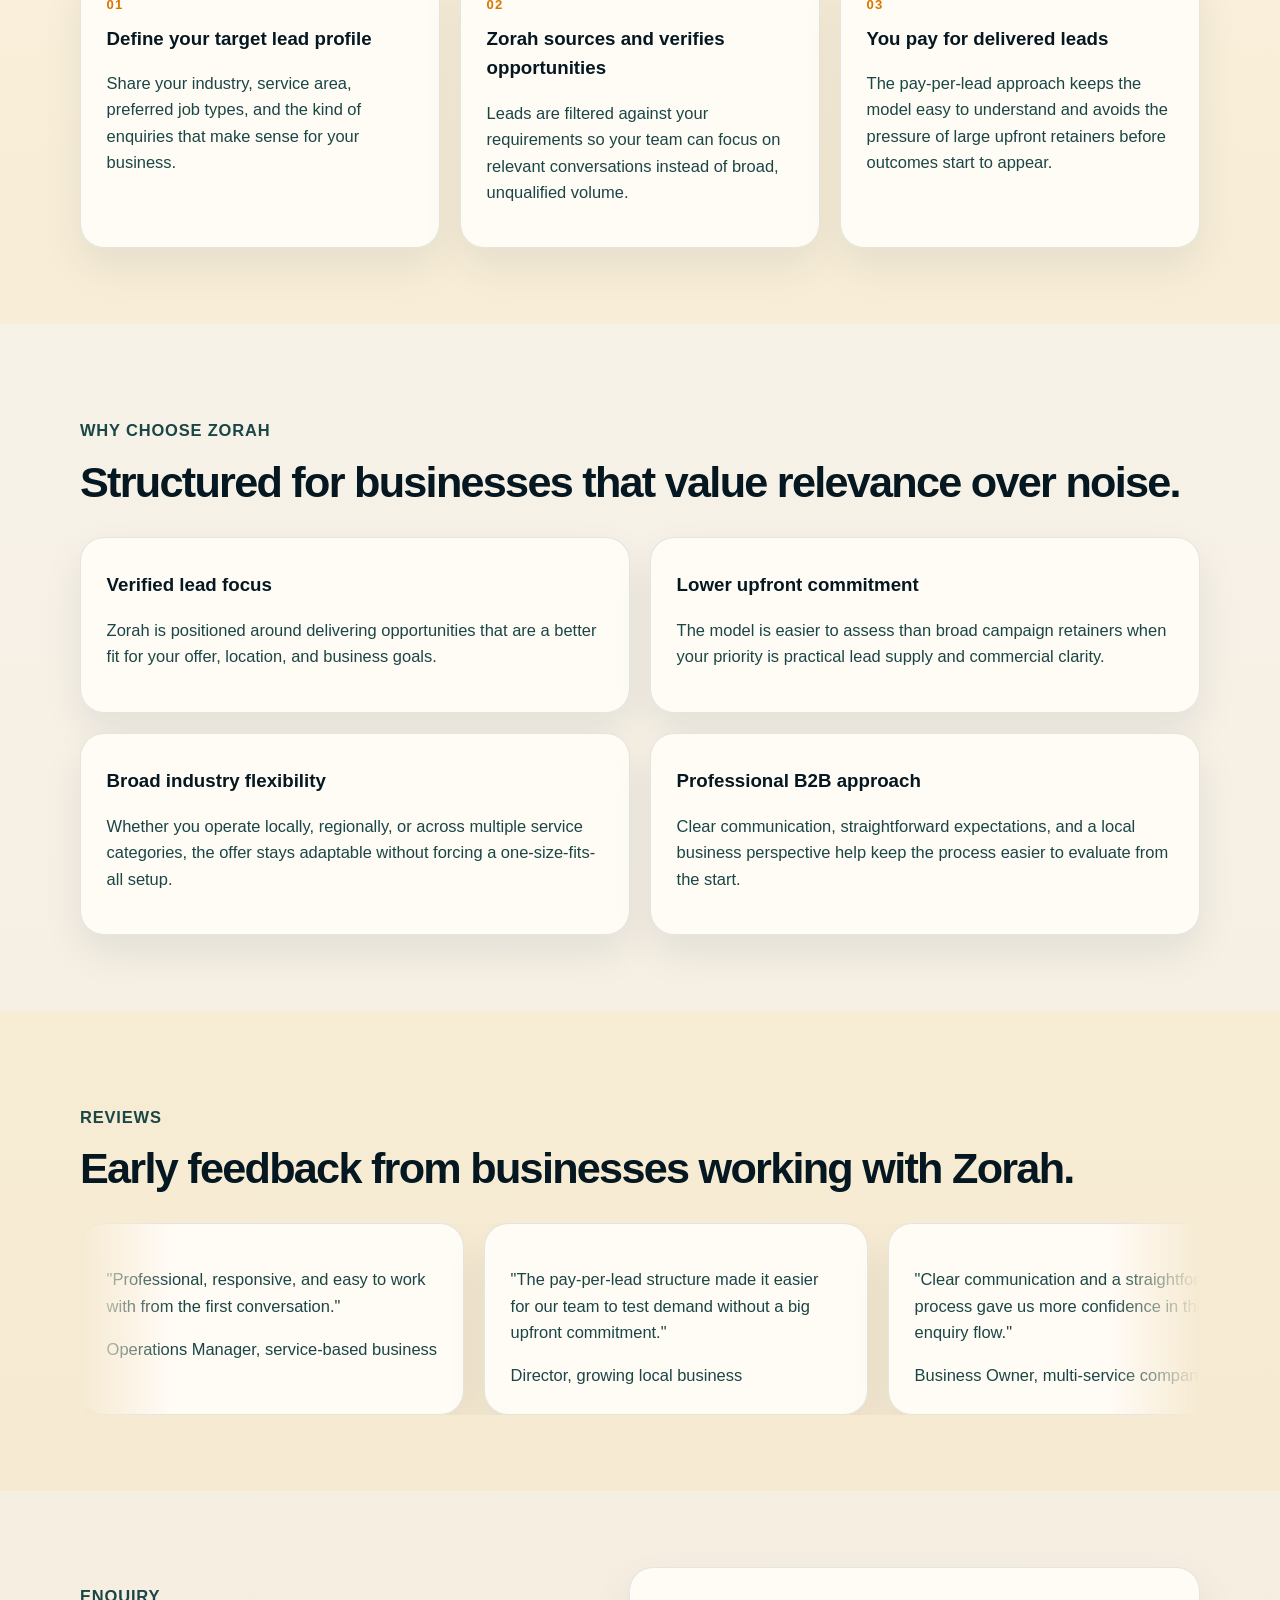
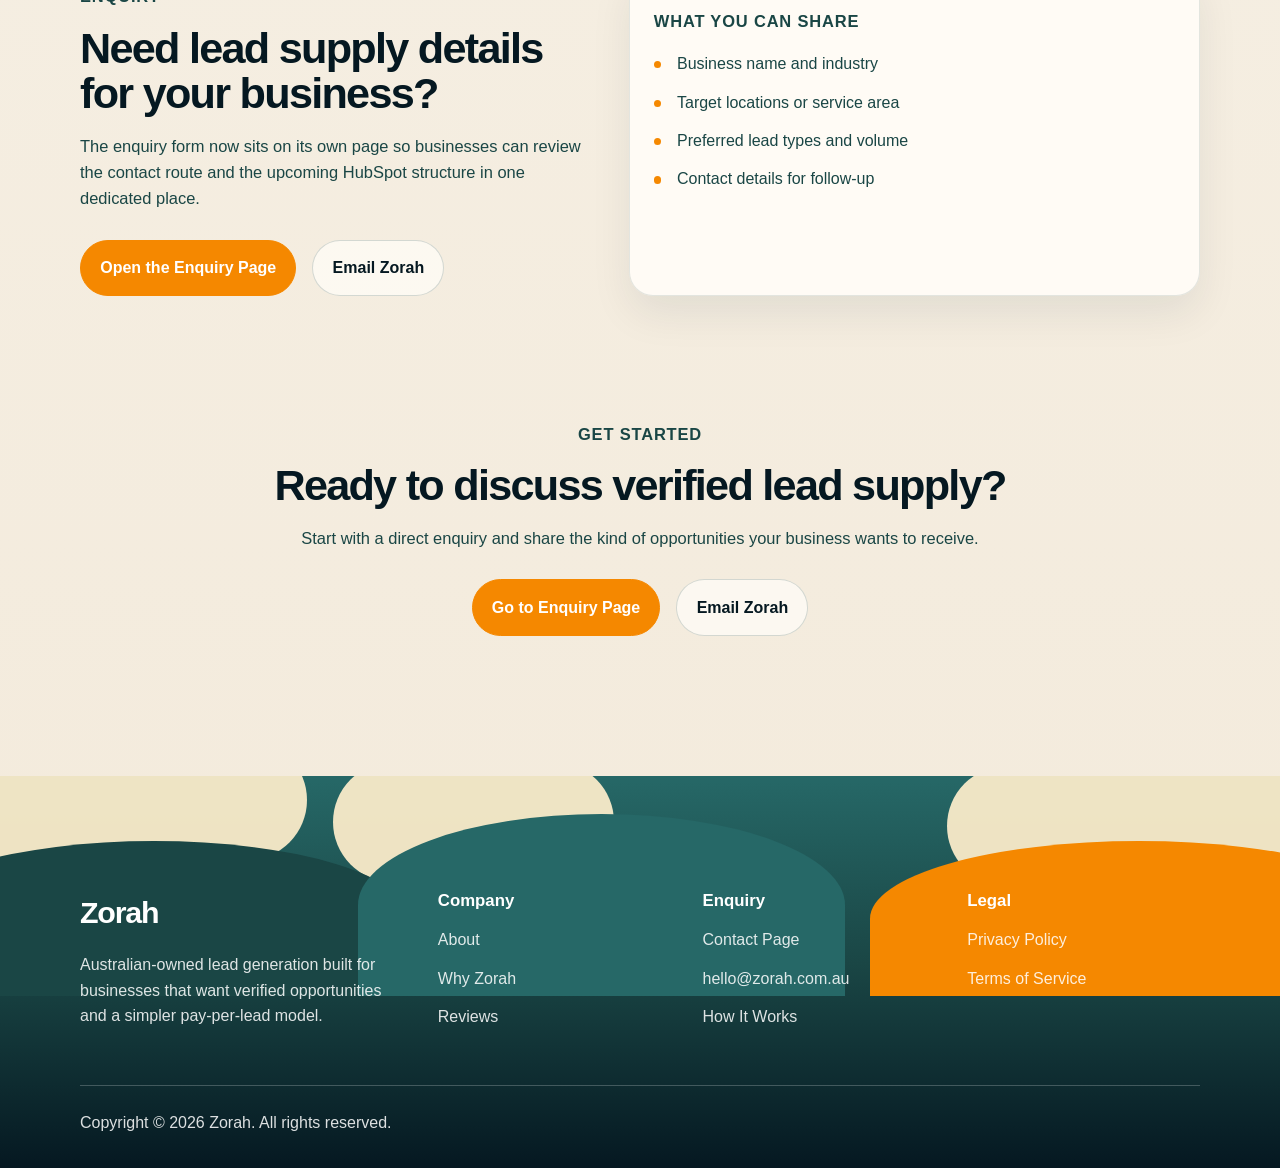
==== commit 07f6d352: "Replace home hero wobble with coolors-style hover" ====
--- a/index.html
+++ b/index.html
@@ -40,7 +40,9 @@
       <div class="container hero-grid">
         <div class="hero-content">
           <p class="eyebrow">Australian-owned lead generation</p>
-          <h1 class="wiggle-text">Verified leads without the usual upfront marketing risk.</h1>
+          <h1 class="coolors-text" data-enable-color="false">
+            Verified leads without the usual upfront marketing risk.
+          </h1>
           <p class="hero-text">
             Zorah helps Australian businesses access verified leads across industries with a simple
             pay-per-lead model. You pay for delivered opportunities, not heavy retainers or vague
@@ -268,29 +270,60 @@
   </footer>
 
   <script>
-    const prepareWiggleText = () => {
-      document.querySelectorAll(".wiggle-text").forEach((heading) => {
-        if (heading.dataset.wiggleReady === "true") {
+    const palette = ["#051821", "#1a4645", "#266867", "#f58800", "#fbbc24"];
+
+    const prepareCoolorsText = () => {
+      document.querySelectorAll(".coolors-text").forEach((heading) => {
+        if (heading.dataset.coolorsReady === "true") {
           return;
         }
 
         const text = heading.textContent || "";
-        heading.dataset.wiggleReady = "true";
+        const enableColor = heading.dataset.enableColor === "true";
+
+        heading.dataset.coolorsReady = "true";
         heading.setAttribute("aria-label", text);
         heading.textContent = "";
 
-        Array.from(text).forEach((character, index) => {
+        Array.from(text).forEach((character) => {
           const span = document.createElement("span");
-          span.className = "wiggle-char";
-          span.style.setProperty("--wiggle-delay", `${index * 0.022}s`);
+          span.className = "coolors-char";
           span.setAttribute("aria-hidden", "true");
           span.textContent = character === " " ? "\u00A0" : character;
           heading.appendChild(span);
         });
+
+        heading.addEventListener("pointerover", (event) => {
+          const character = event.target.closest(".coolors-char");
+          if (!character) {
+            return;
+          }
+
+          character.classList.remove("is-active");
+          void character.offsetWidth;
+          character.classList.add("is-active");
+
+          if (enableColor) {
+            const randomColor = palette[Math.floor(Math.random() * palette.length)];
+            character.style.color = randomColor;
+          }
+        });
+
+        heading.addEventListener("animationend", (event) => {
+          const character = event.target.closest(".coolors-char");
+          if (!character) {
+            return;
+          }
+
+          character.classList.remove("is-active");
+          if (enableColor) {
+            character.style.removeProperty("color");
+          }
+        });
       });
     };
 
-    prepareWiggleText();
+    prepareCoolorsText();
 
     const toggle = document.querySelector(".menu-toggle");
     const nav = document.querySelector(".nav");
--- a/style.css
+++ b/style.css
@@ -259,14 +259,15 @@
   max-width: 11ch;
 }
 
-.wiggle-text .wiggle-char {
+.coolors-text .coolors-char {
   display: inline-block;
   will-change: transform;
-}
-
-.wiggle-text:hover .wiggle-char,
-.wiggle-text:focus-visible .wiggle-char {
-  animation: charWobble 0.9s ease-out var(--wiggle-delay) 1;
+  cursor: default;
+  transition: color 0.22s ease;
+}
+
+.coolors-text .coolors-char.is-active {
+  animation: coolorsBounce 0.62s cubic-bezier(0.22, 1, 0.36, 1) 1;
 }
 
 .section h2,
@@ -759,25 +760,25 @@
   }
 }
 
-@keyframes charWobble {
+@keyframes coolorsBounce {
   0% {
     transform: translate3d(0, 0, 0) rotate(0deg);
   }
 
-  18% {
-    transform: translate3d(-1px, -2px, 0) rotate(-7deg);
-  }
-
-  36% {
-    transform: translate3d(2px, 1px, 0) rotate(7deg);
-  }
-
-  54% {
-    transform: translate3d(-1px, 0, 0) rotate(-5deg);
-  }
-
-  72% {
-    transform: translate3d(1px, -1px, 0) rotate(3deg);
+  24% {
+    transform: translate3d(0, -0.26em, 0) rotate(-4deg);
+  }
+
+  48% {
+    transform: translate3d(0, 0.04em, 0) rotate(2deg);
+  }
+
+  68% {
+    transform: translate3d(0, -0.1em, 0) rotate(-1.2deg);
+  }
+
+  84% {
+    transform: translate3d(0, 0.02em, 0) rotate(0.8deg);
   }
 
   100% {
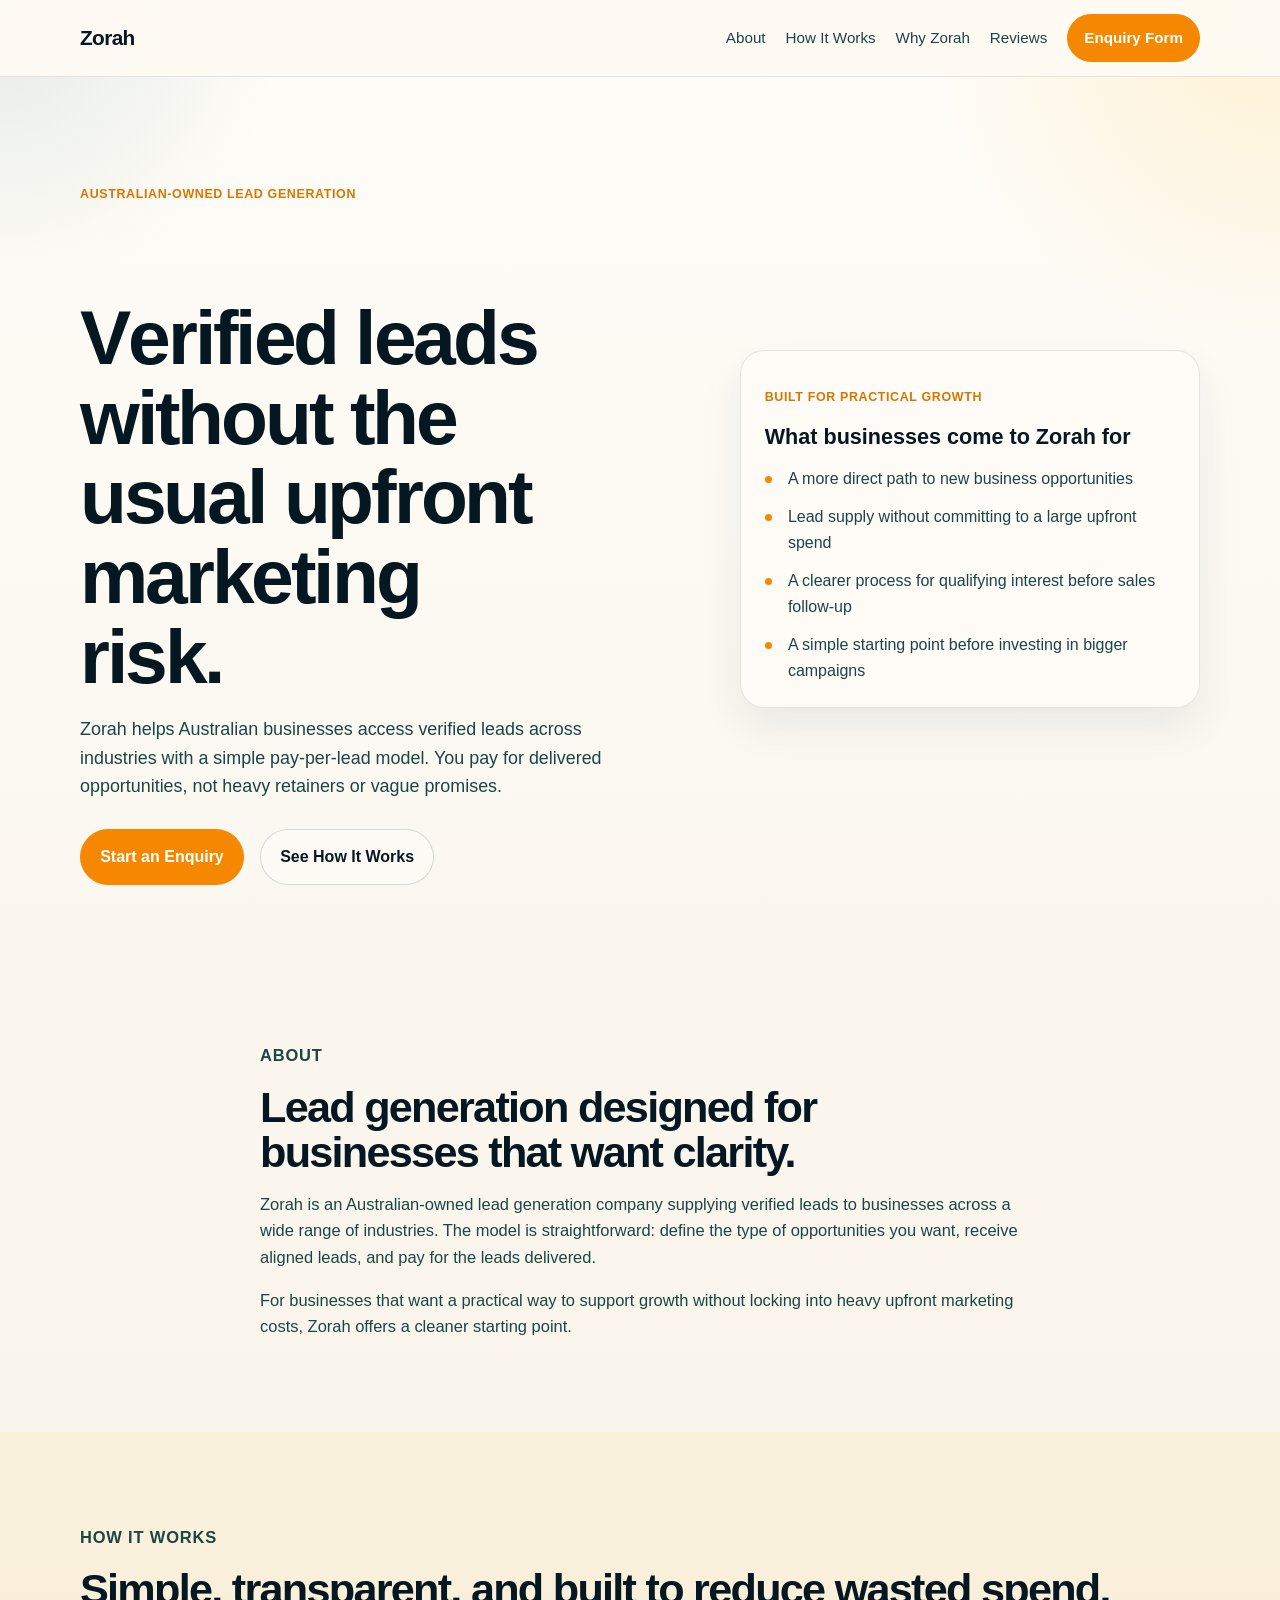
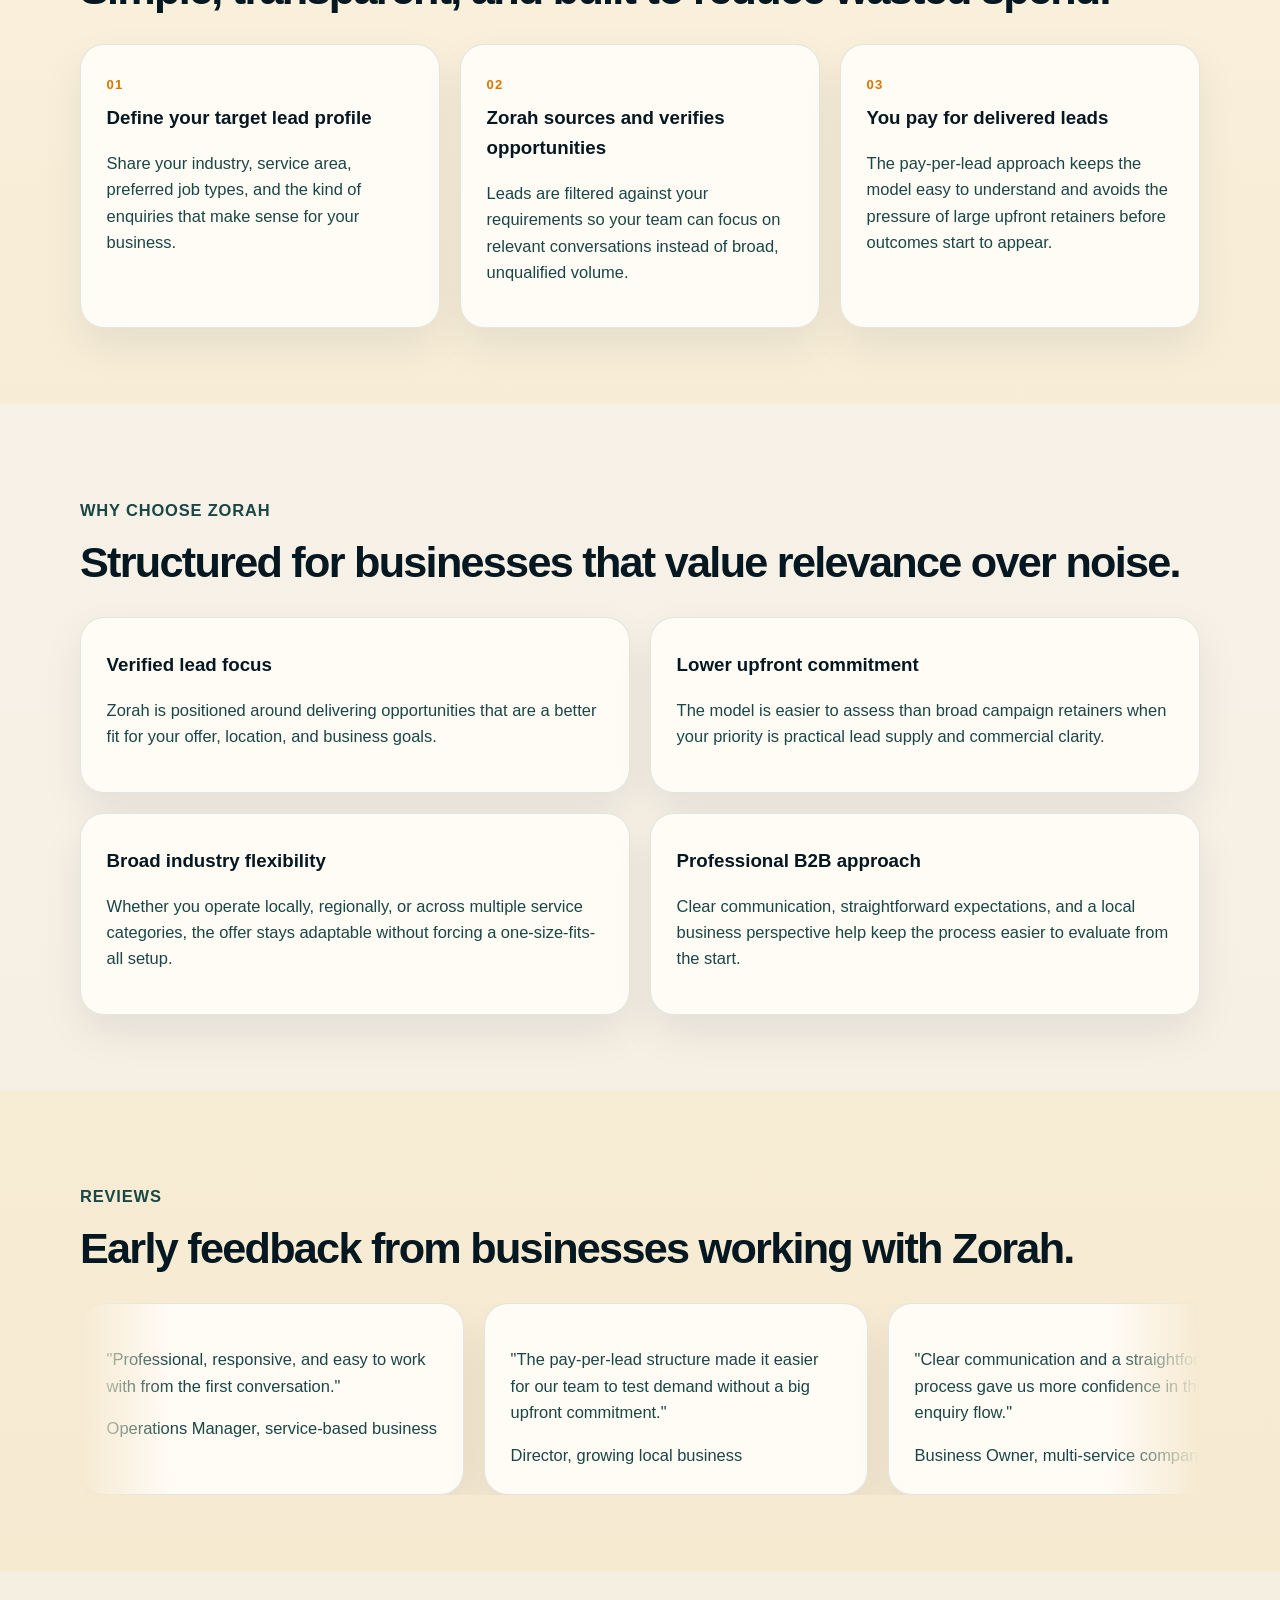
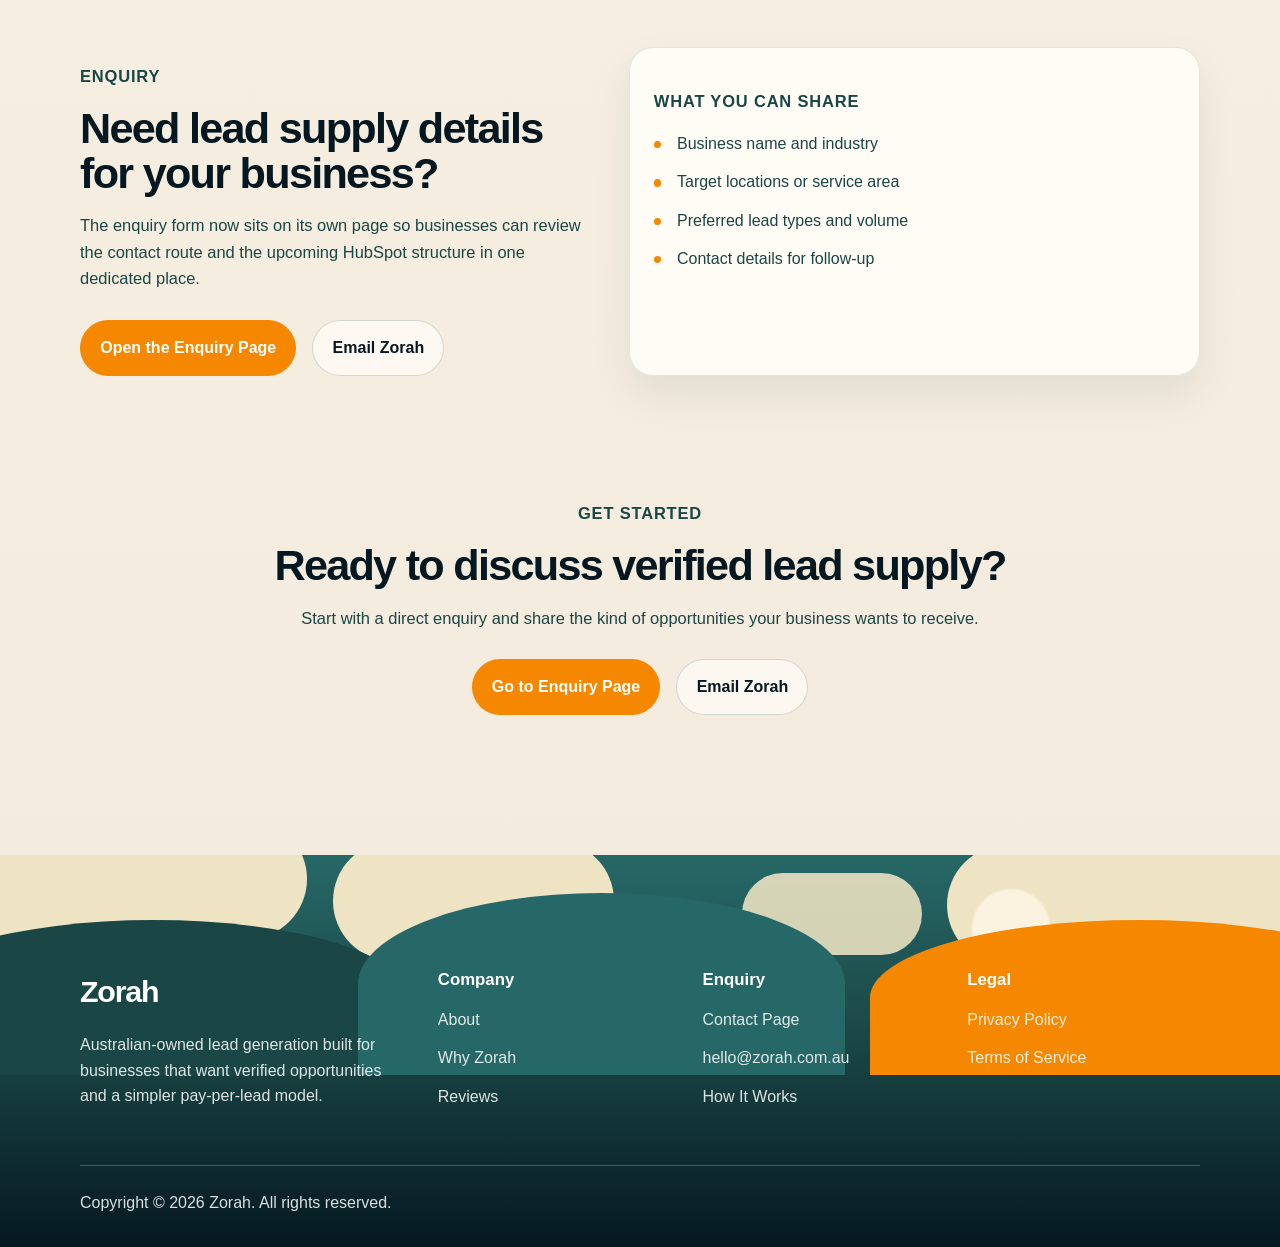
==== commit 0ba413c2: "Animate footer clouds and keep hero word intact" ====
--- a/index.html
+++ b/index.html
@@ -234,6 +234,8 @@
       <span class="footer-cloud footer-cloud-a"></span>
       <span class="footer-cloud footer-cloud-b"></span>
       <span class="footer-cloud footer-cloud-c"></span>
+      <span class="footer-cloud footer-cloud-d"></span>
+      <span class="footer-orb footer-orb-a"></span>
       <span class="footer-hill footer-hill-a"></span>
       <span class="footer-hill footer-hill-b"></span>
       <span class="footer-hill footer-hill-c"></span>
@@ -285,12 +287,24 @@
         heading.setAttribute("aria-label", text);
         heading.textContent = "";
 
-        Array.from(text).forEach((character) => {
-          const span = document.createElement("span");
-          span.className = "coolors-char";
-          span.setAttribute("aria-hidden", "true");
-          span.textContent = character === " " ? "\u00A0" : character;
-          heading.appendChild(span);
+        text.split(" ").forEach((word, wordIndex, words) => {
+          const wordSpan = document.createElement("span");
+          wordSpan.className = "coolors-word";
+          wordSpan.setAttribute("aria-hidden", "true");
+
+          Array.from(word).forEach((character) => {
+            const span = document.createElement("span");
+            span.className = "coolors-char";
+            span.setAttribute("aria-hidden", "true");
+            span.textContent = character;
+            wordSpan.appendChild(span);
+          });
+
+          heading.appendChild(wordSpan);
+
+          if (wordIndex < words.length - 1) {
+            heading.appendChild(document.createTextNode(" "));
+          }
         });
 
         heading.addEventListener("pointerover", (event) => {
--- a/style.css
+++ b/style.css
@@ -266,6 +266,11 @@
   transition: color 0.22s ease;
 }
 
+.coolors-text .coolors-word {
+  display: inline-block;
+  white-space: nowrap;
+}
+
 .coolors-text .coolors-char.is-active {
   animation: coolorsBounce 0.62s cubic-bezier(0.22, 1, 0.36, 1) 1;
 }
@@ -572,7 +577,8 @@
 }
 
 .footer-cloud,
-.footer-hill {
+.footer-hill,
+.footer-orb {
   position: absolute;
   display: block;
 }
@@ -582,23 +588,51 @@
   height: 120px;
   background: rgba(255, 239, 204, 0.92);
   border-radius: 999px;
+  animation: cloudDrift 13s ease-in-out infinite;
 }
 
 .footer-cloud-a {
   left: -6%;
   width: 30%;
+  animation-delay: 0s;
 }
 
 .footer-cloud-b {
   left: 26%;
   width: 22%;
   top: -14px;
+  animation-delay: 2.2s;
 }
 
 .footer-cloud-c {
   right: -4%;
   width: 30%;
   top: -10px;
+  animation-delay: 4.4s;
+}
+
+.footer-cloud-d {
+  left: 58%;
+  width: 14%;
+  top: 18px;
+  height: 82px;
+  opacity: 0.88;
+  animation-delay: 1.1s;
+}
+
+.footer-orb {
+  border-radius: 999px;
+  background: rgba(255, 248, 232, 0.78);
+  filter: blur(1px);
+  animation: orbPulse 11s ease-in-out infinite;
+}
+
+.footer-orb-a {
+  top: 34px;
+  right: 18%;
+  width: 78px;
+  height: 78px;
+  animation-delay: 3.1s;
 }
 
 .footer-hill {
@@ -793,6 +827,43 @@
 
   to {
     transform: translateX(calc(-50% - 0.625rem));
+  }
+}
+
+@keyframes cloudDrift {
+  0%,
+  100% {
+    transform: translate3d(0, 0, 0) scale(1);
+  }
+
+  30% {
+    transform: translate3d(10px, -8px, 0) scale(1.04);
+  }
+
+  58% {
+    transform: translate3d(-12px, 6px, 0) scale(0.96);
+  }
+
+  82% {
+    transform: translate3d(6px, -3px, 0) scale(1.02);
+  }
+}
+
+@keyframes orbPulse {
+  0%,
+  100% {
+    transform: translate3d(0, 0, 0) scale(1);
+    opacity: 0.78;
+  }
+
+  35% {
+    transform: translate3d(-10px, -6px, 0) scale(1.12);
+    opacity: 0.96;
+  }
+
+  68% {
+    transform: translate3d(12px, 8px, 0) scale(0.9);
+    opacity: 0.68;
   }
 }
 
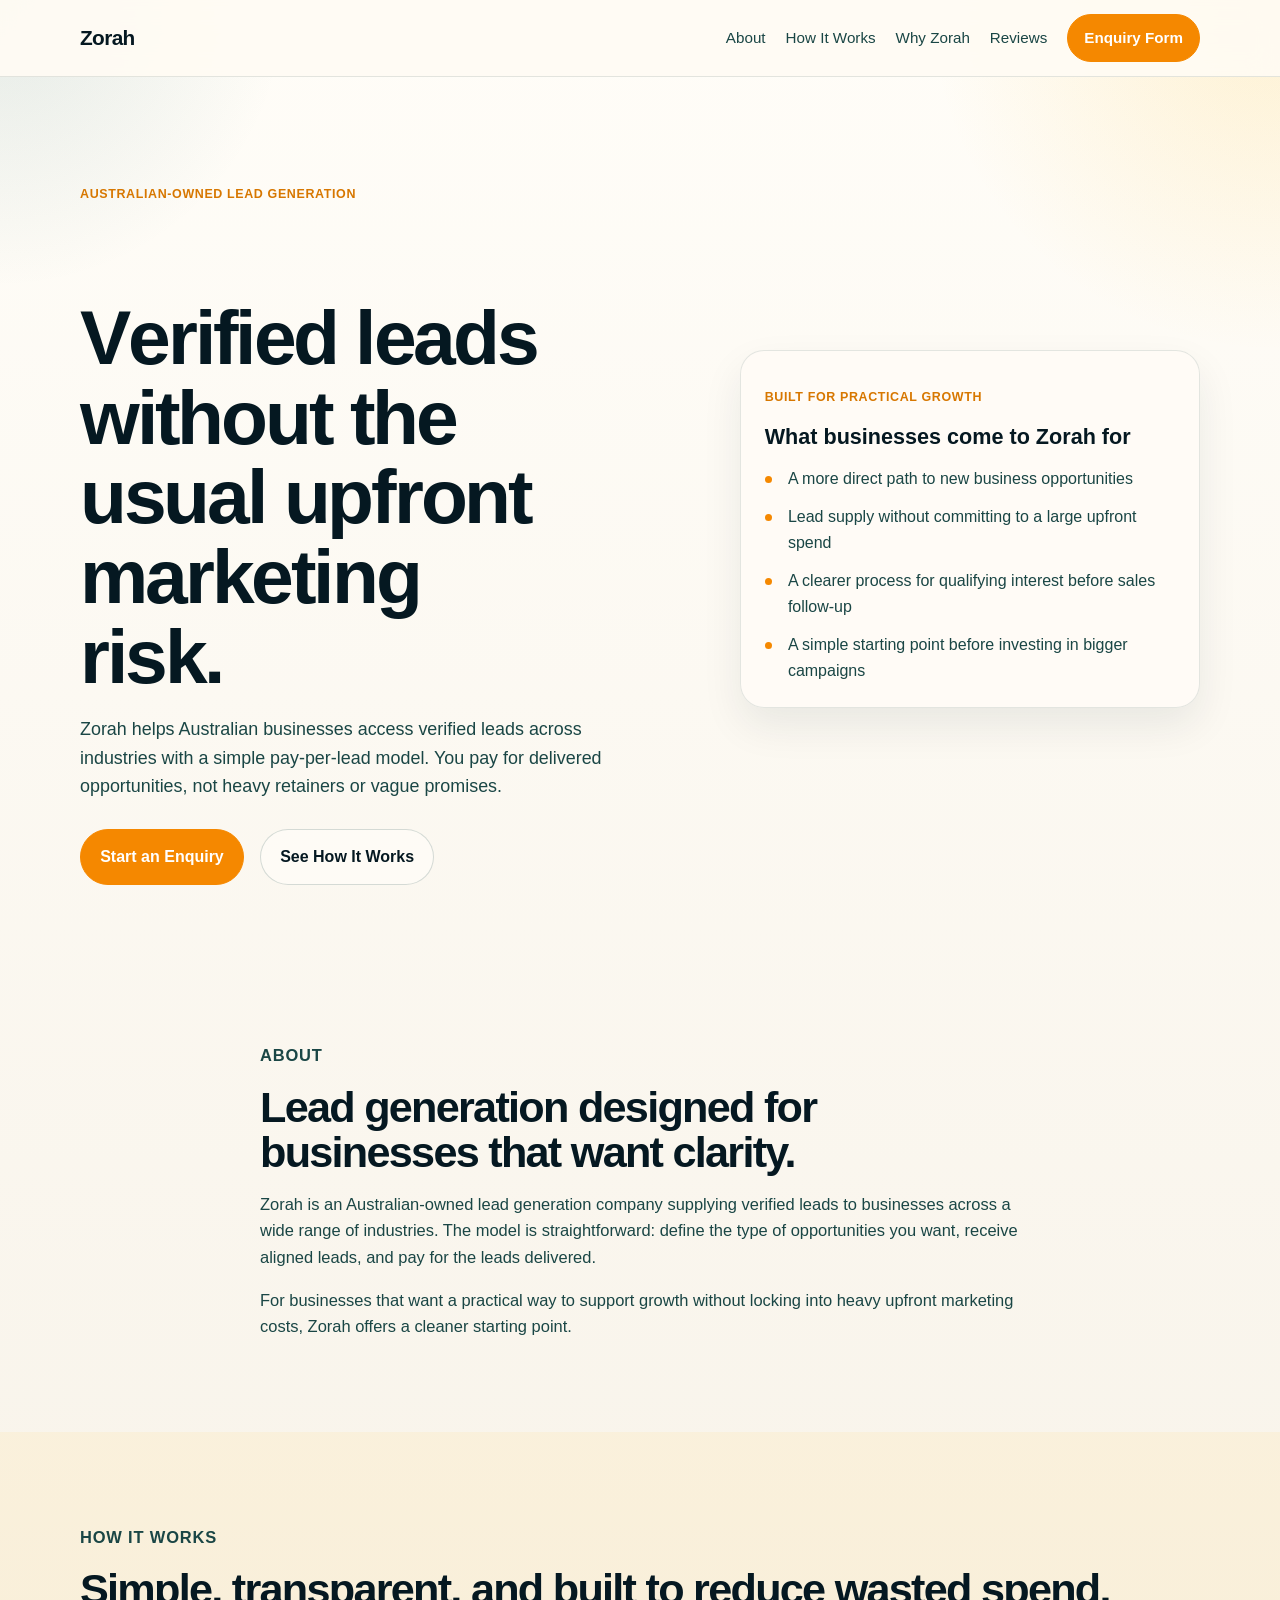
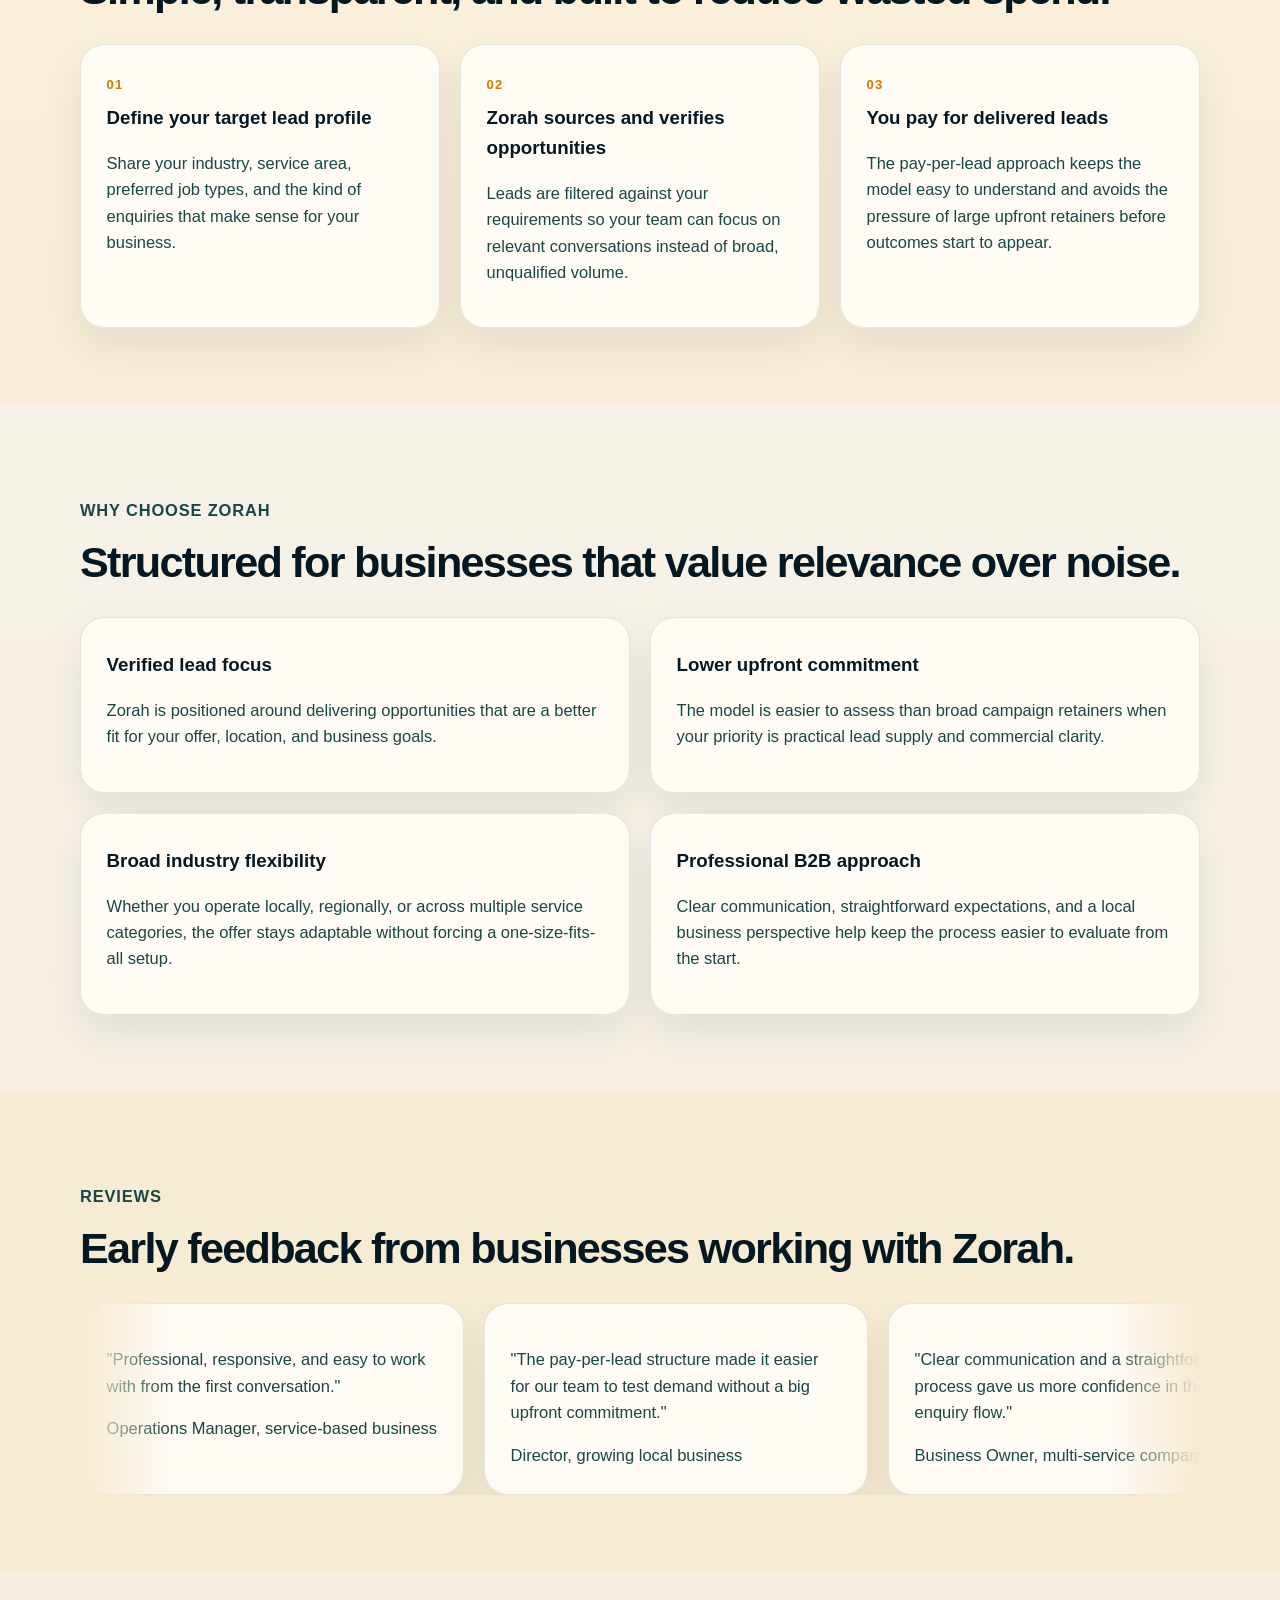
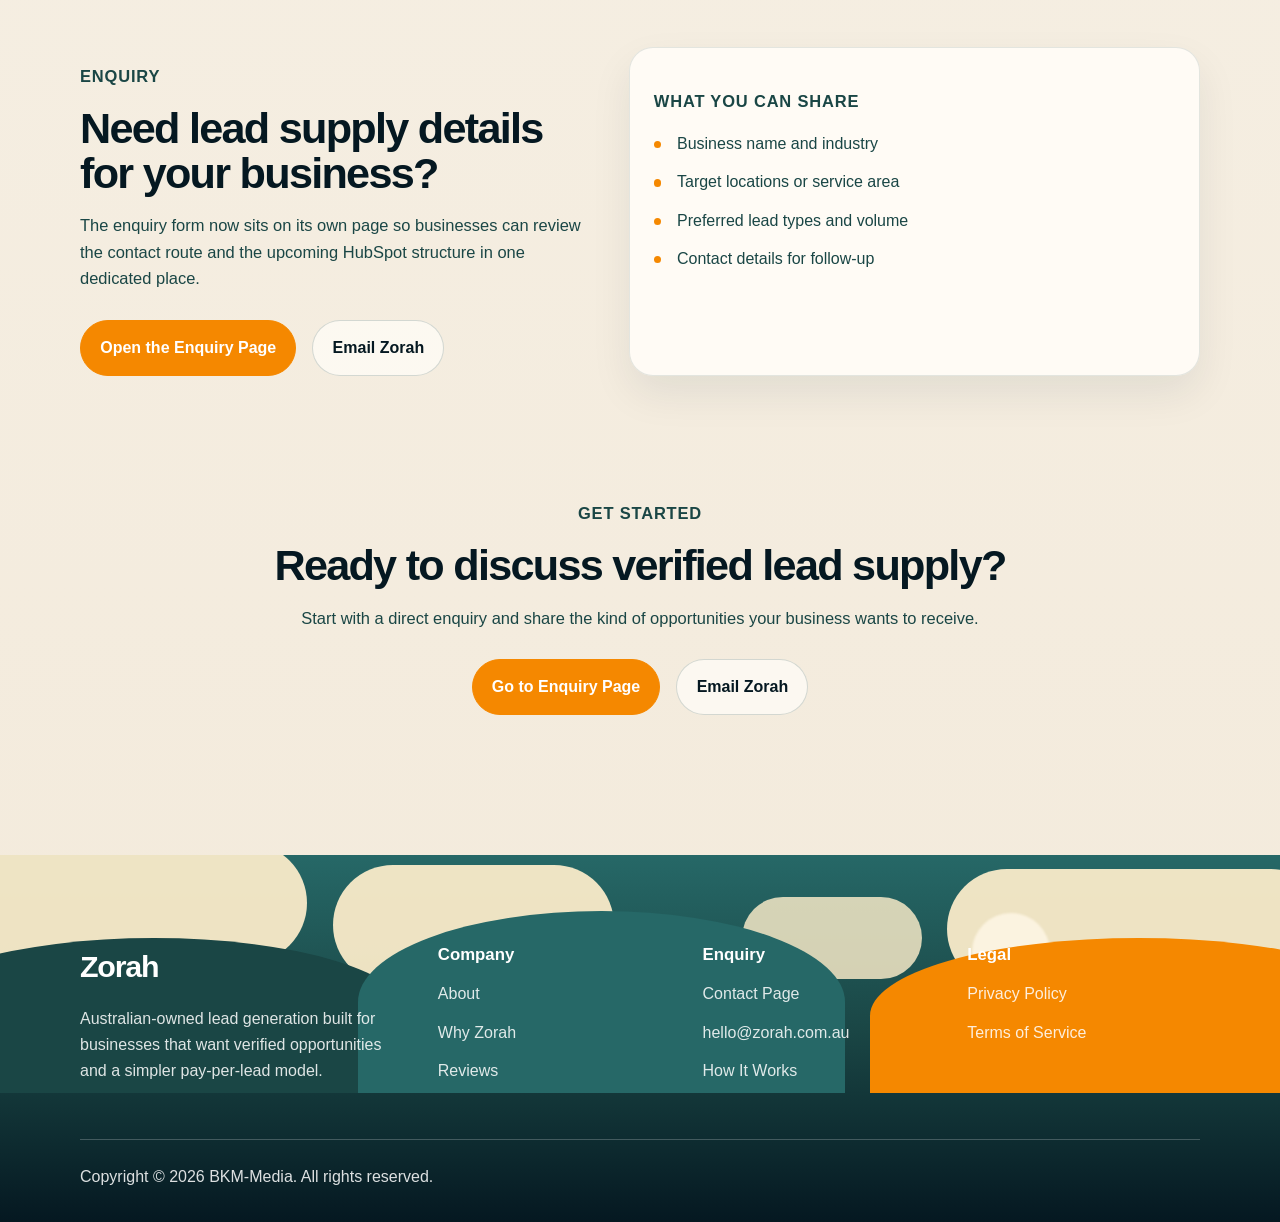
==== commit 45e2fcd0: "Update footer copyright to BKM-Media" ====
--- a/index.html
+++ b/index.html
@@ -267,7 +267,7 @@
       </div>
     </div>
     <div class="container footer-bottom">
-      <p>Copyright &copy; 2026 Zorah. All rights reserved.</p>
+      <p>Copyright &copy; 2026 BKM-Media. All rights reserved.</p>
     </div>
   </footer>
 
--- a/style.css
+++ b/style.css
@@ -566,7 +566,7 @@
 .site-footer-rich {
   background: linear-gradient(180deg, var(--footer-mid) 0%, var(--footer) 48%, var(--footer-deep) 100%);
   color: #ffffff;
-  padding-top: 7rem;
+  padding-top: 6.4rem;
 }
 
 .footer-skyline {
@@ -584,7 +584,7 @@
 }
 
 .footer-cloud {
-  top: -36px;
+  top: -12px;
   height: 120px;
   background: rgba(255, 239, 204, 0.92);
   border-radius: 999px;
@@ -600,21 +600,21 @@
 .footer-cloud-b {
   left: 26%;
   width: 22%;
-  top: -14px;
+  top: 10px;
   animation-delay: 2.2s;
 }
 
 .footer-cloud-c {
   right: -4%;
   width: 30%;
-  top: -10px;
+  top: 14px;
   animation-delay: 4.4s;
 }
 
 .footer-cloud-d {
   left: 58%;
   width: 14%;
-  top: 18px;
+  top: 42px;
   height: 82px;
   opacity: 0.88;
   animation-delay: 1.1s;
@@ -628,7 +628,7 @@
 }
 
 .footer-orb-a {
-  top: 34px;
+  top: 58px;
   right: 18%;
   width: 78px;
   height: 78px;
@@ -636,7 +636,7 @@
 }
 
 .footer-hill {
-  bottom: 0;
+  bottom: -18px;
   height: 155px;
   border-radius: 55% 55% 0 0;
   transform-origin: center bottom;
@@ -674,6 +674,7 @@
   display: grid;
   grid-template-columns: 1.4fr 1fr 1fr 1fr;
   gap: 2rem;
+  margin-top: -1rem;
   padding-bottom: 2.5rem;
 }
 
@@ -837,15 +838,15 @@
   }
 
   30% {
-    transform: translate3d(10px, -8px, 0) scale(1.04);
+    transform: translate3d(10px, -32px, 0) scale(1.04);
   }
 
   58% {
-    transform: translate3d(-12px, 6px, 0) scale(0.96);
+    transform: translate3d(-12px, 10px, 0) scale(0.96);
   }
 
   82% {
-    transform: translate3d(6px, -3px, 0) scale(1.02);
+    transform: translate3d(6px, -20px, 0) scale(1.02);
   }
 }
 
@@ -857,12 +858,12 @@
   }
 
   35% {
-    transform: translate3d(-10px, -6px, 0) scale(1.12);
+    transform: translate3d(-10px, -30px, 0) scale(1.12);
     opacity: 0.96;
   }
 
   68% {
-    transform: translate3d(12px, 8px, 0) scale(0.9);
+    transform: translate3d(12px, 12px, 0) scale(0.9);
     opacity: 0.68;
   }
 }
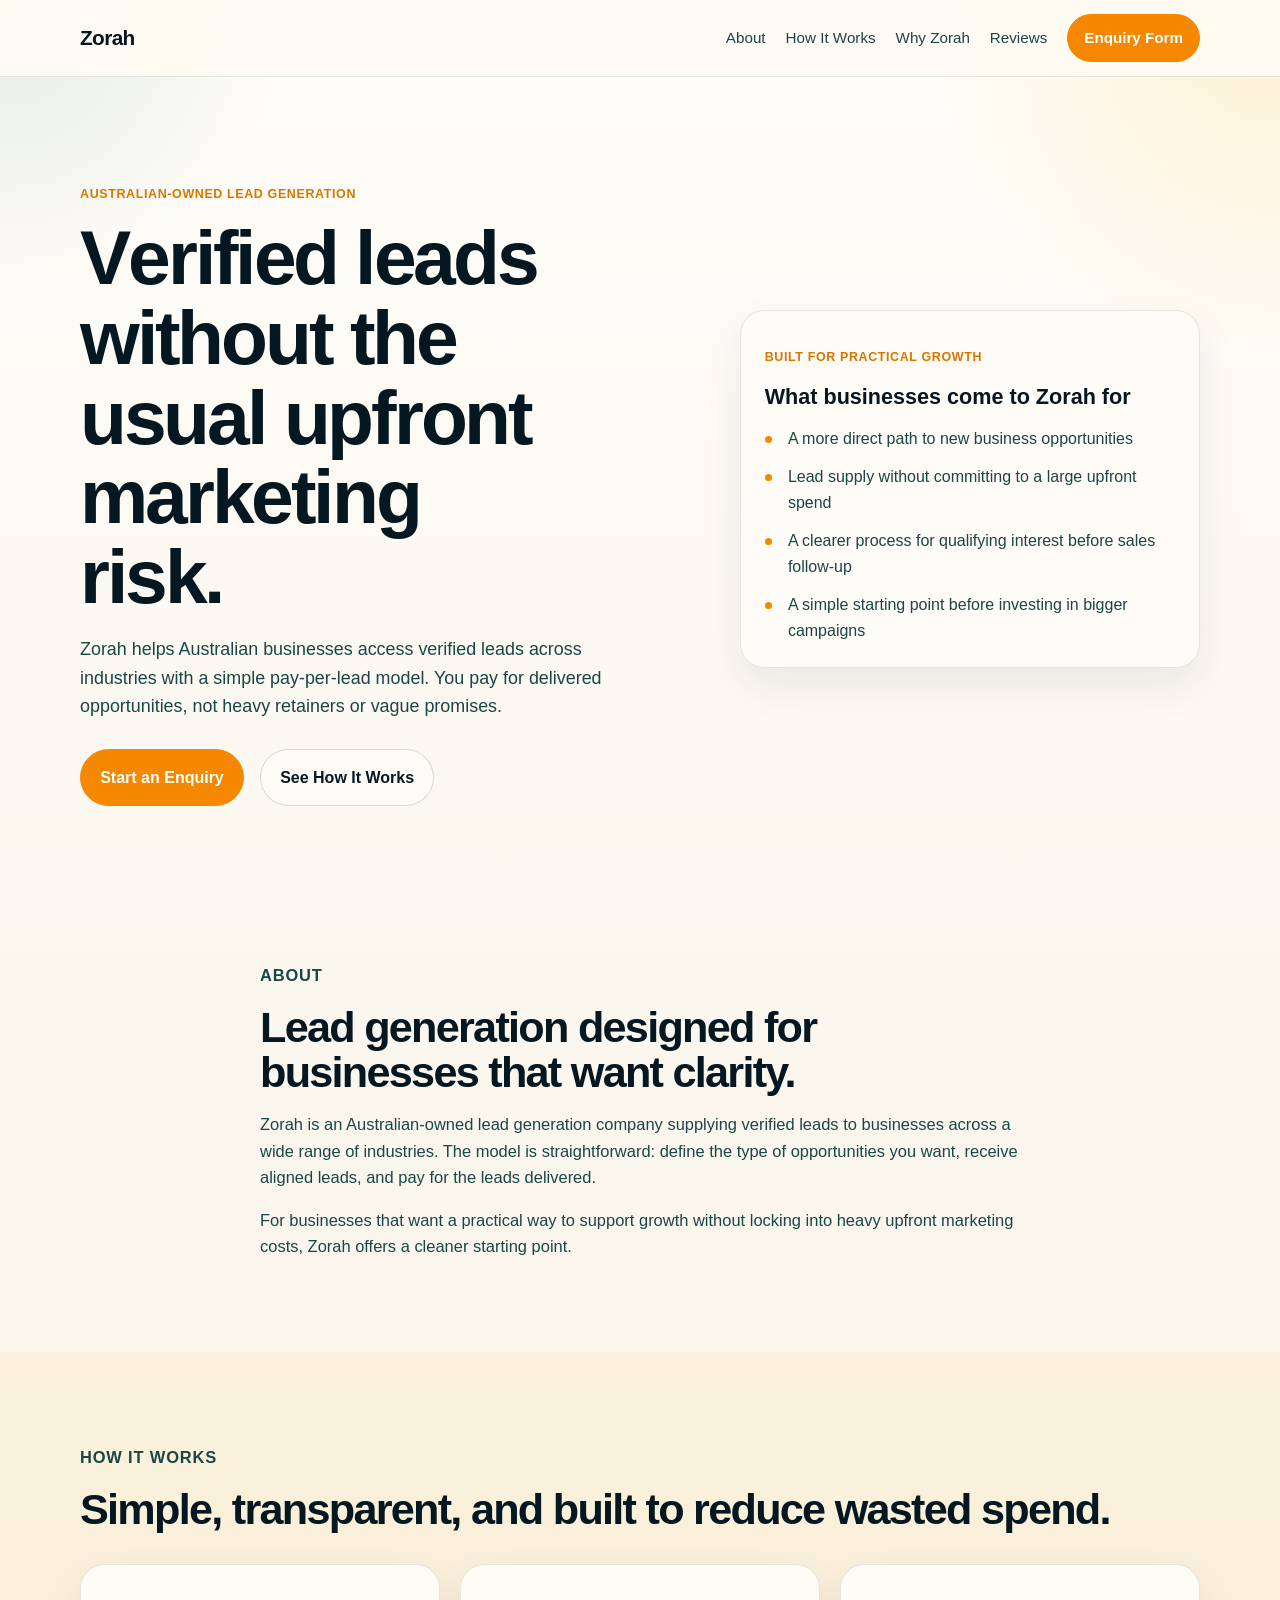
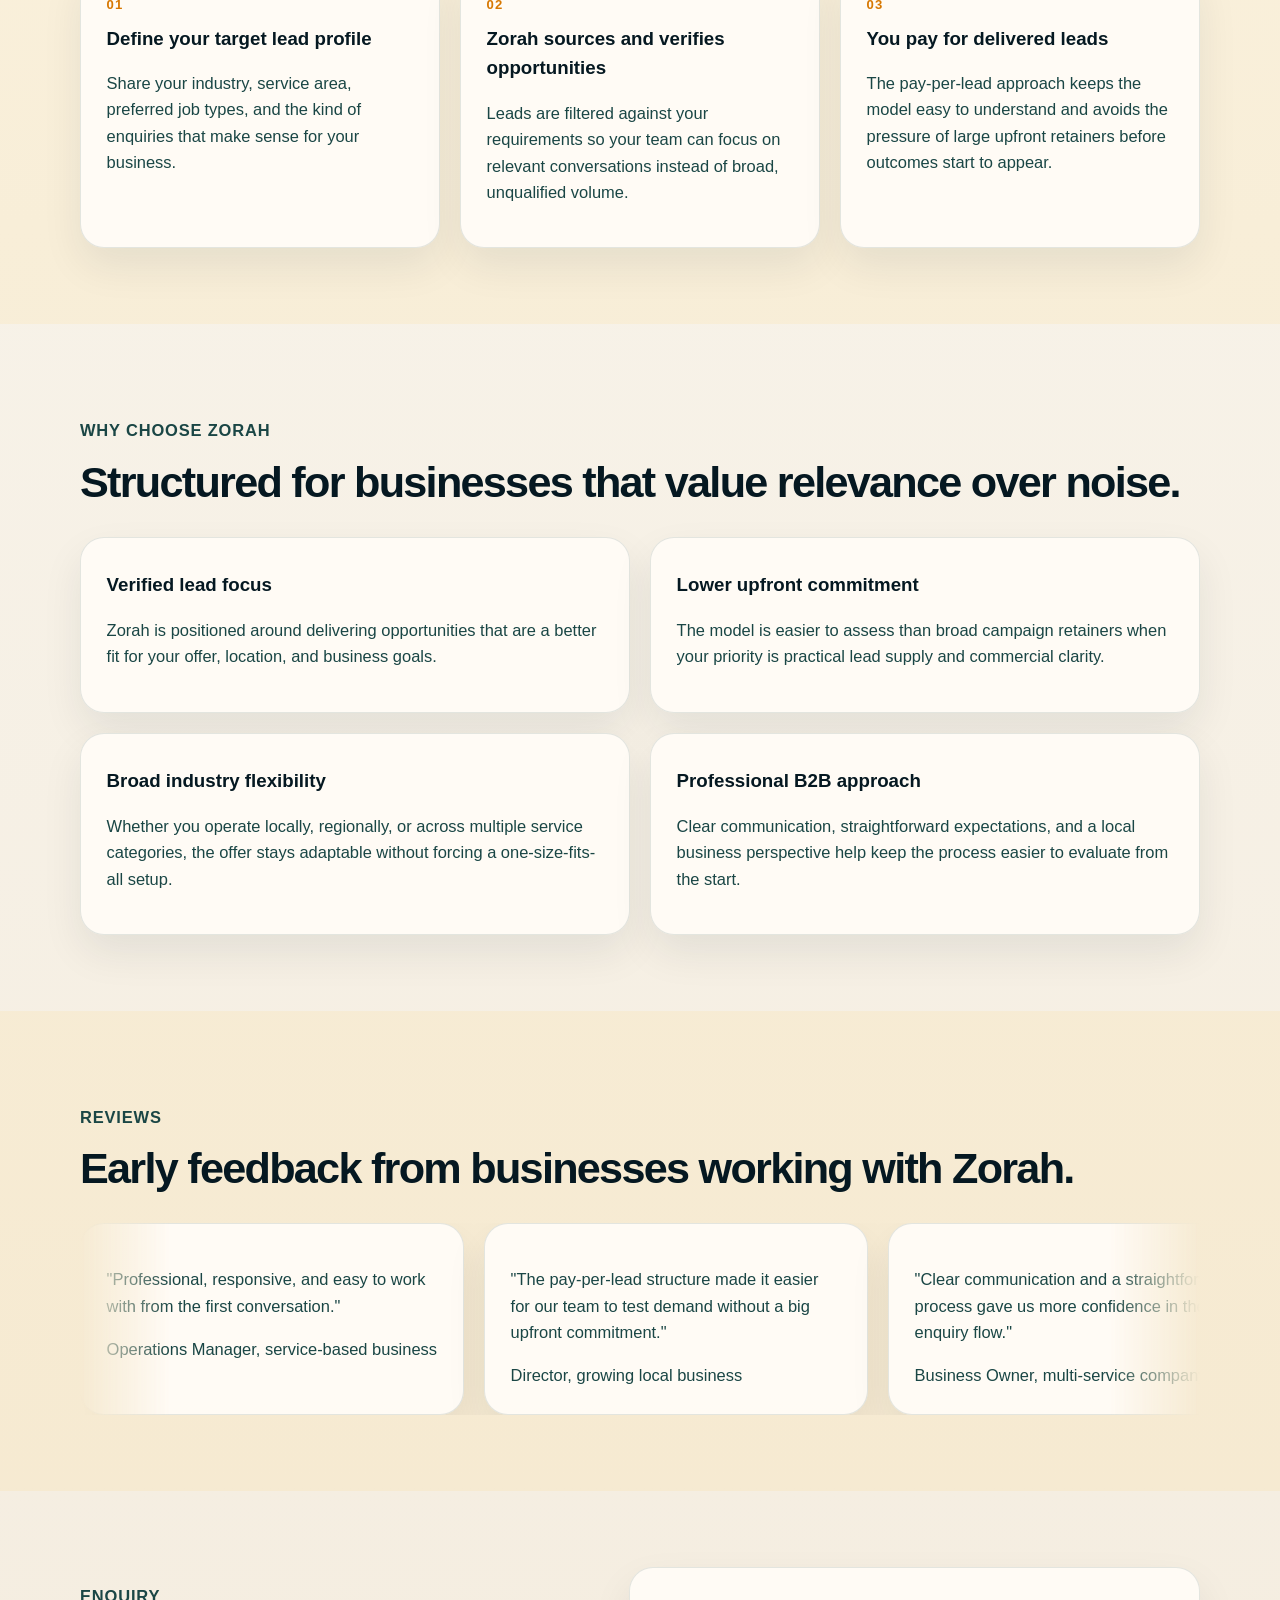
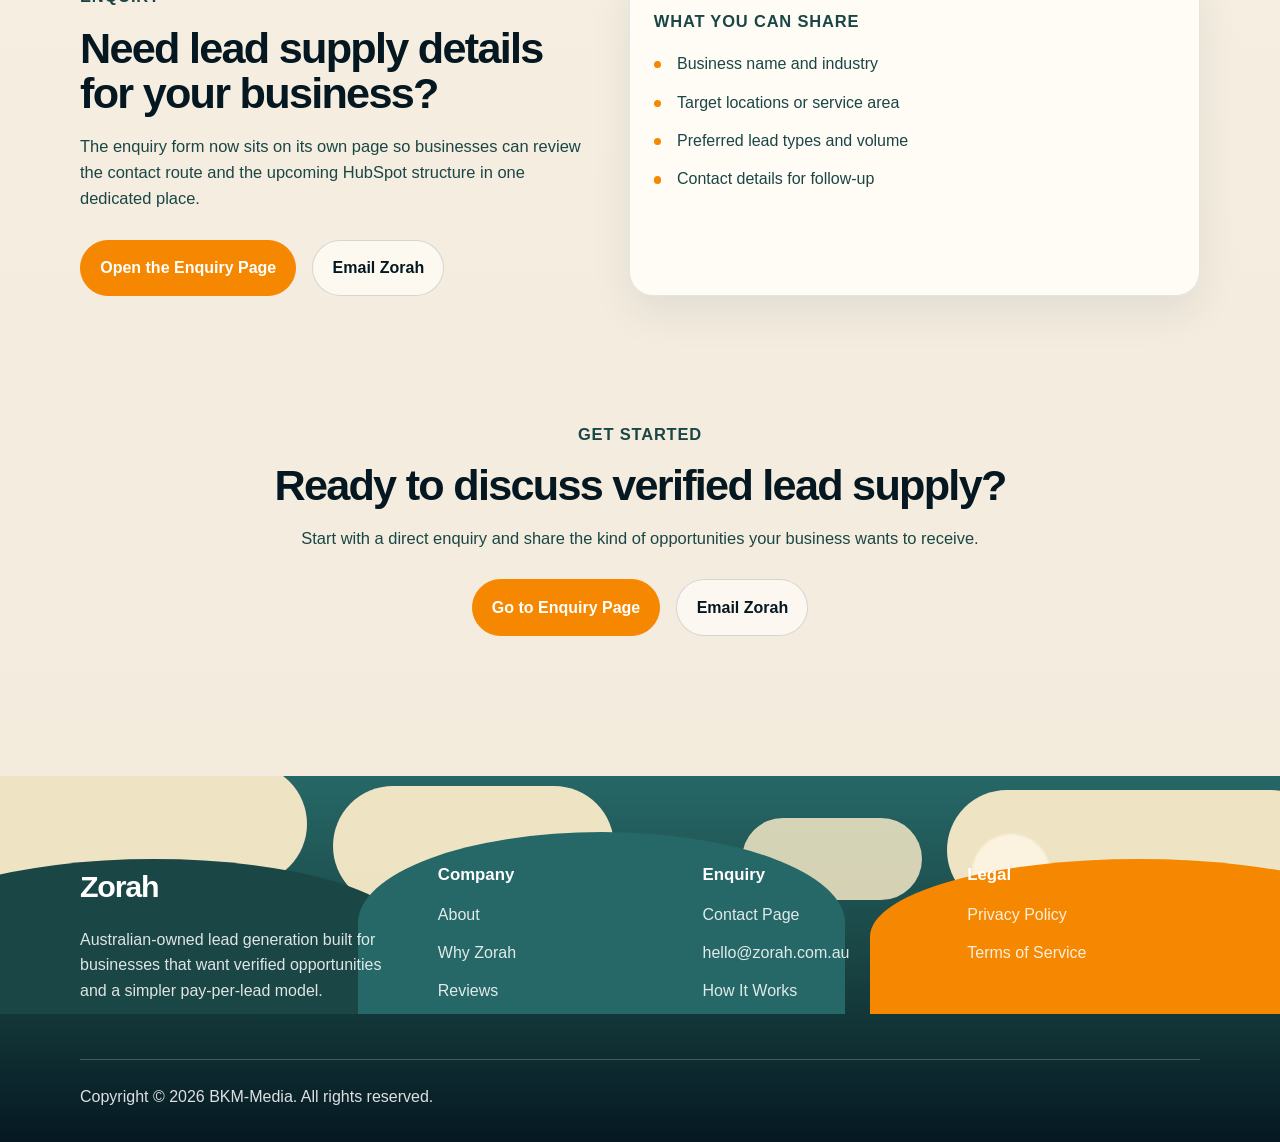
==== commit 5788209d: "Normalize headline text spacing for hover effect" ====
--- a/index.html
+++ b/index.html
@@ -280,7 +280,7 @@
           return;
         }
 
-        const text = heading.textContent || "";
+        const text = (heading.textContent || "").trim().replace(/\s+/g, " ");
         const enableColor = heading.dataset.enableColor === "true";
 
         heading.dataset.coolorsReady = "true";
--- a/style.css
+++ b/style.css
@@ -259,6 +259,10 @@
   max-width: 11ch;
 }
 
+.contact-copy h1 {
+  max-width: 13.5ch;
+}
+
 .coolors-text .coolors-char {
   display: inline-block;
   will-change: transform;
@@ -997,6 +1001,10 @@
     max-width: 12ch;
   }
 
+  .contact-copy h1 {
+    max-width: 14ch;
+  }
+
   .section,
   .legal-main {
     padding: 4rem 0 0;
